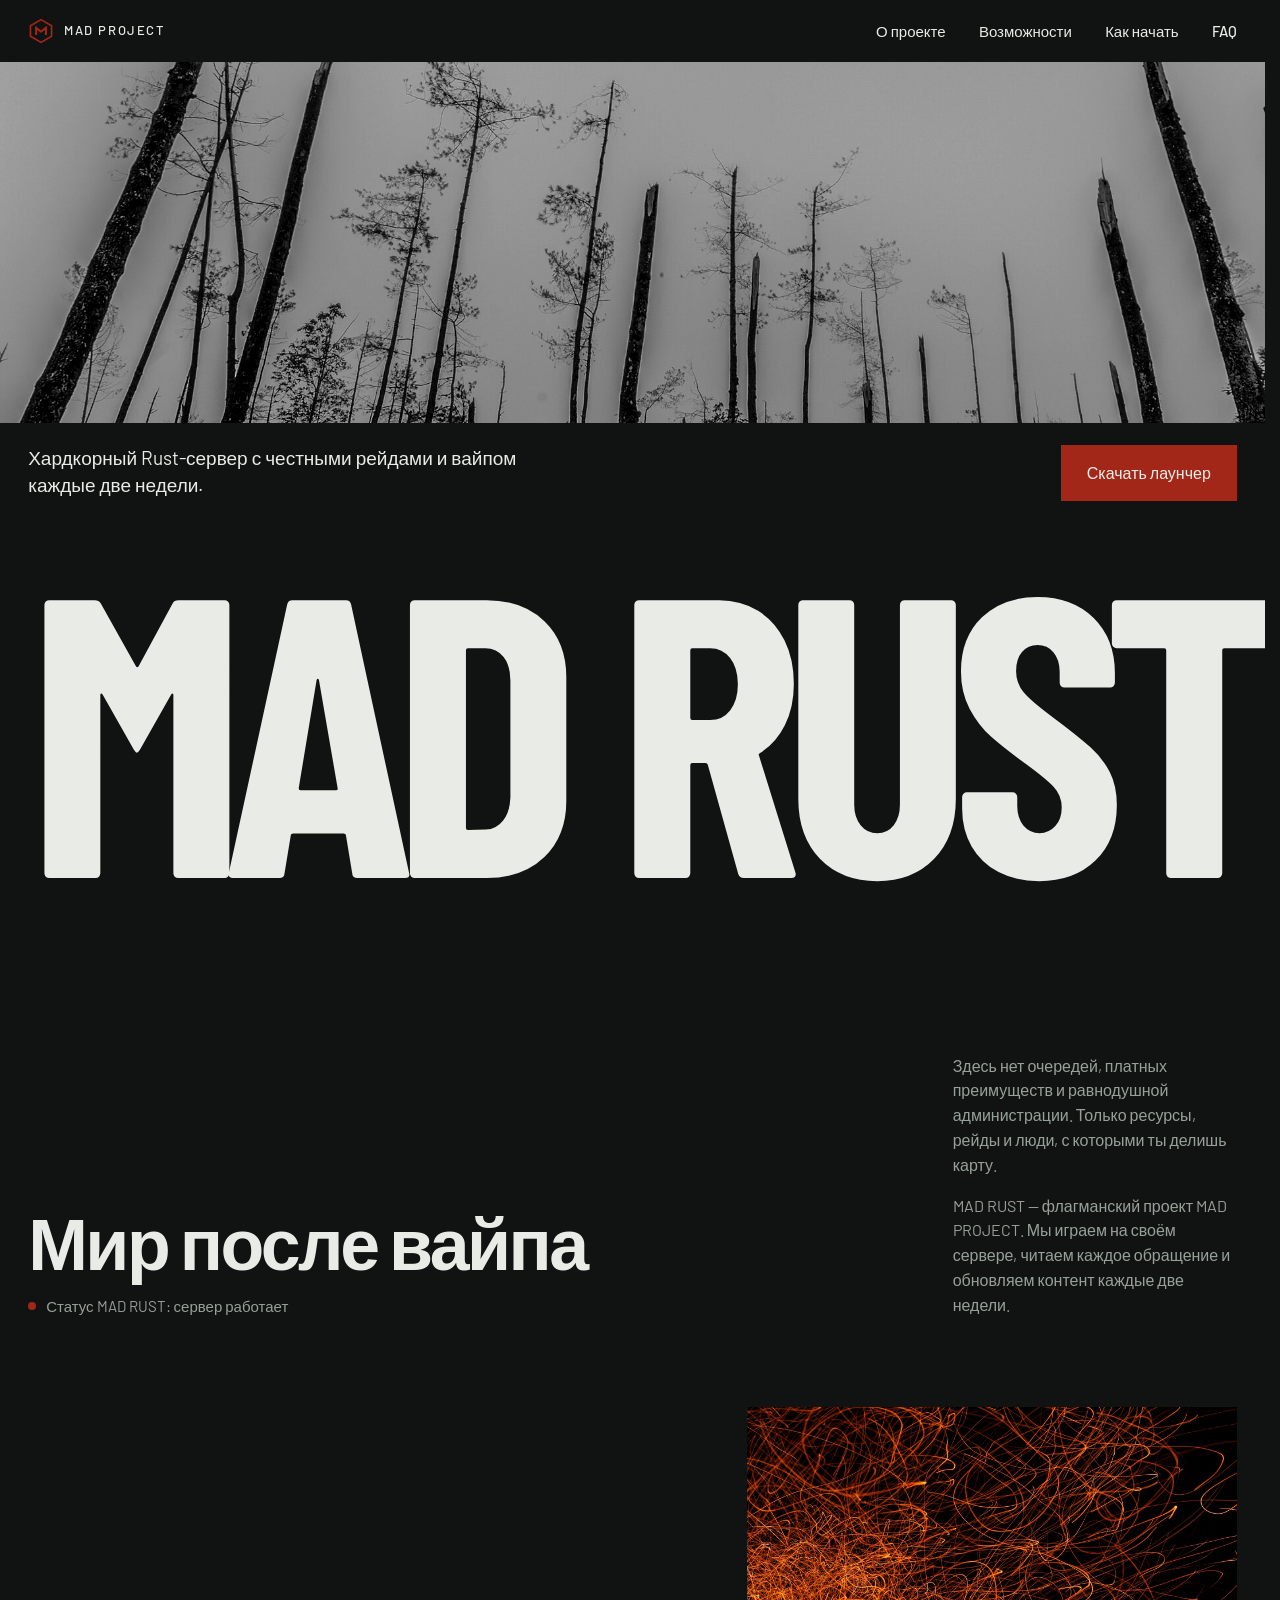
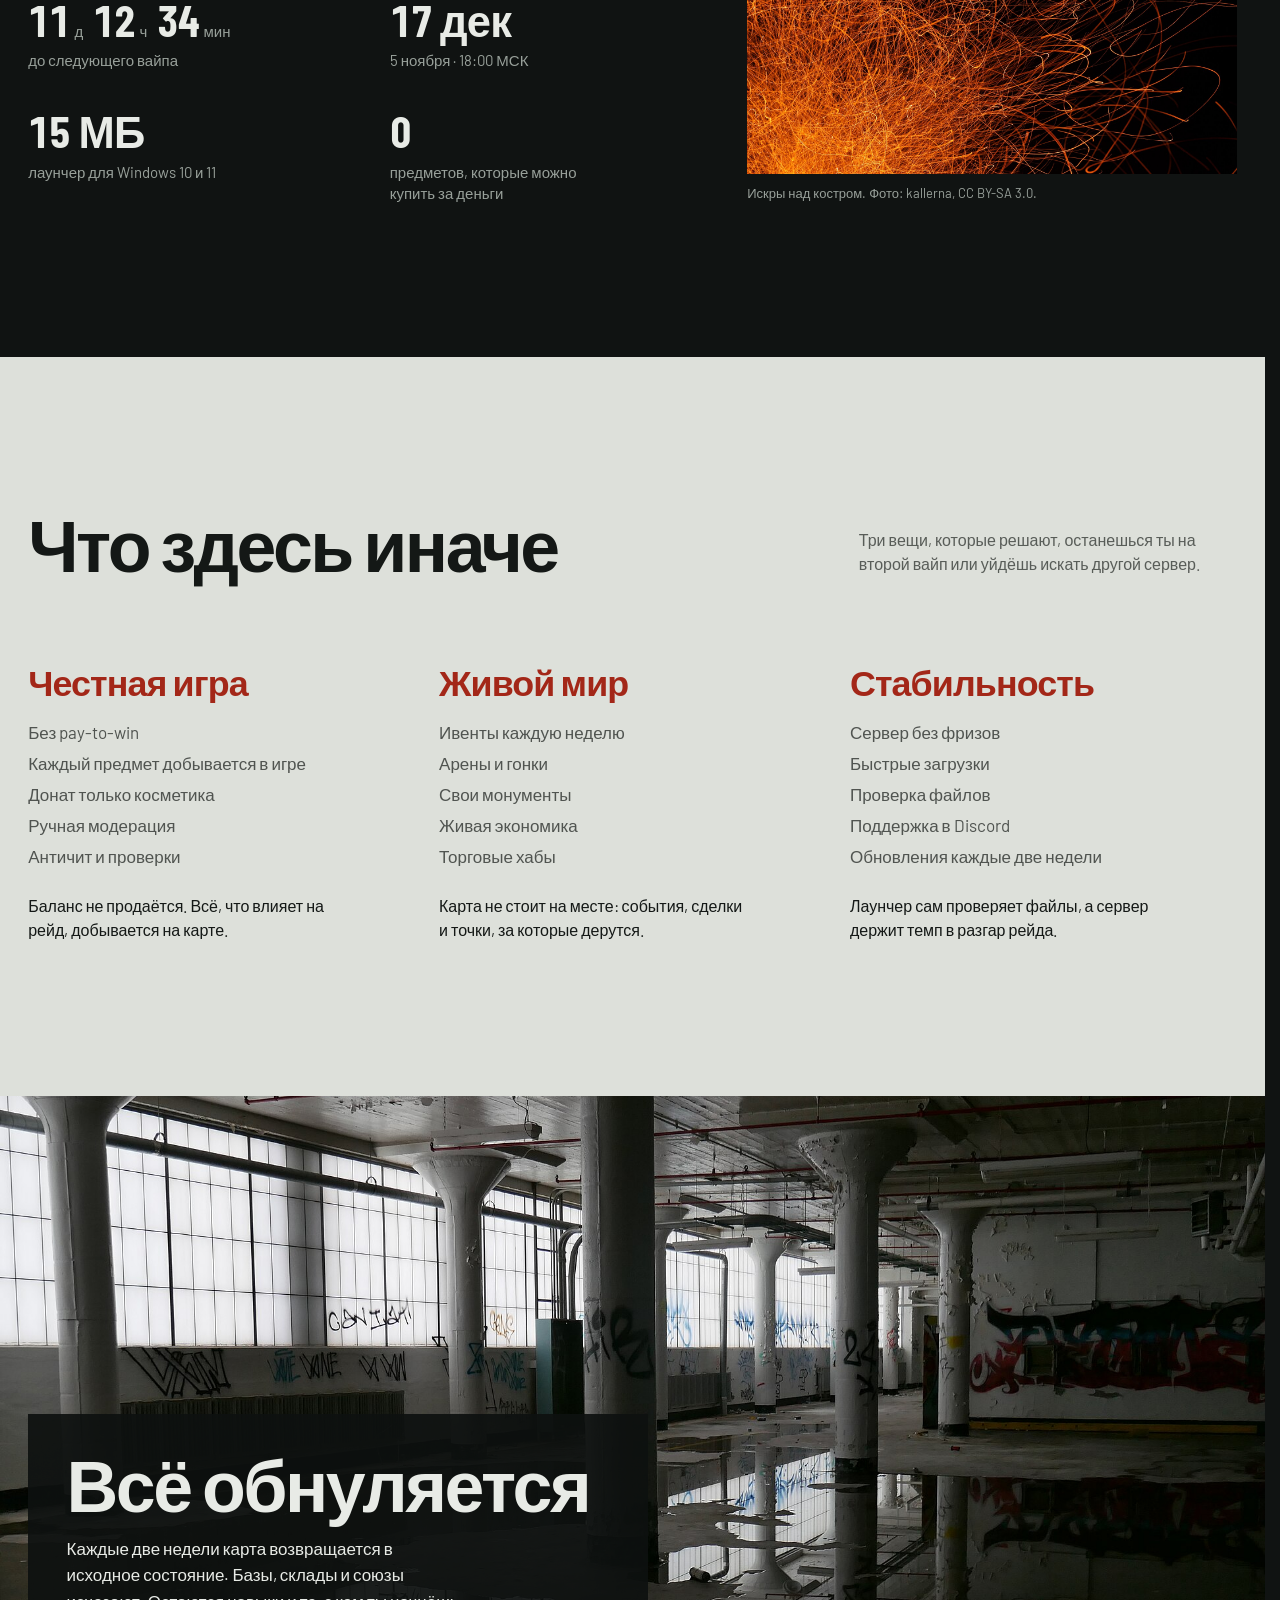
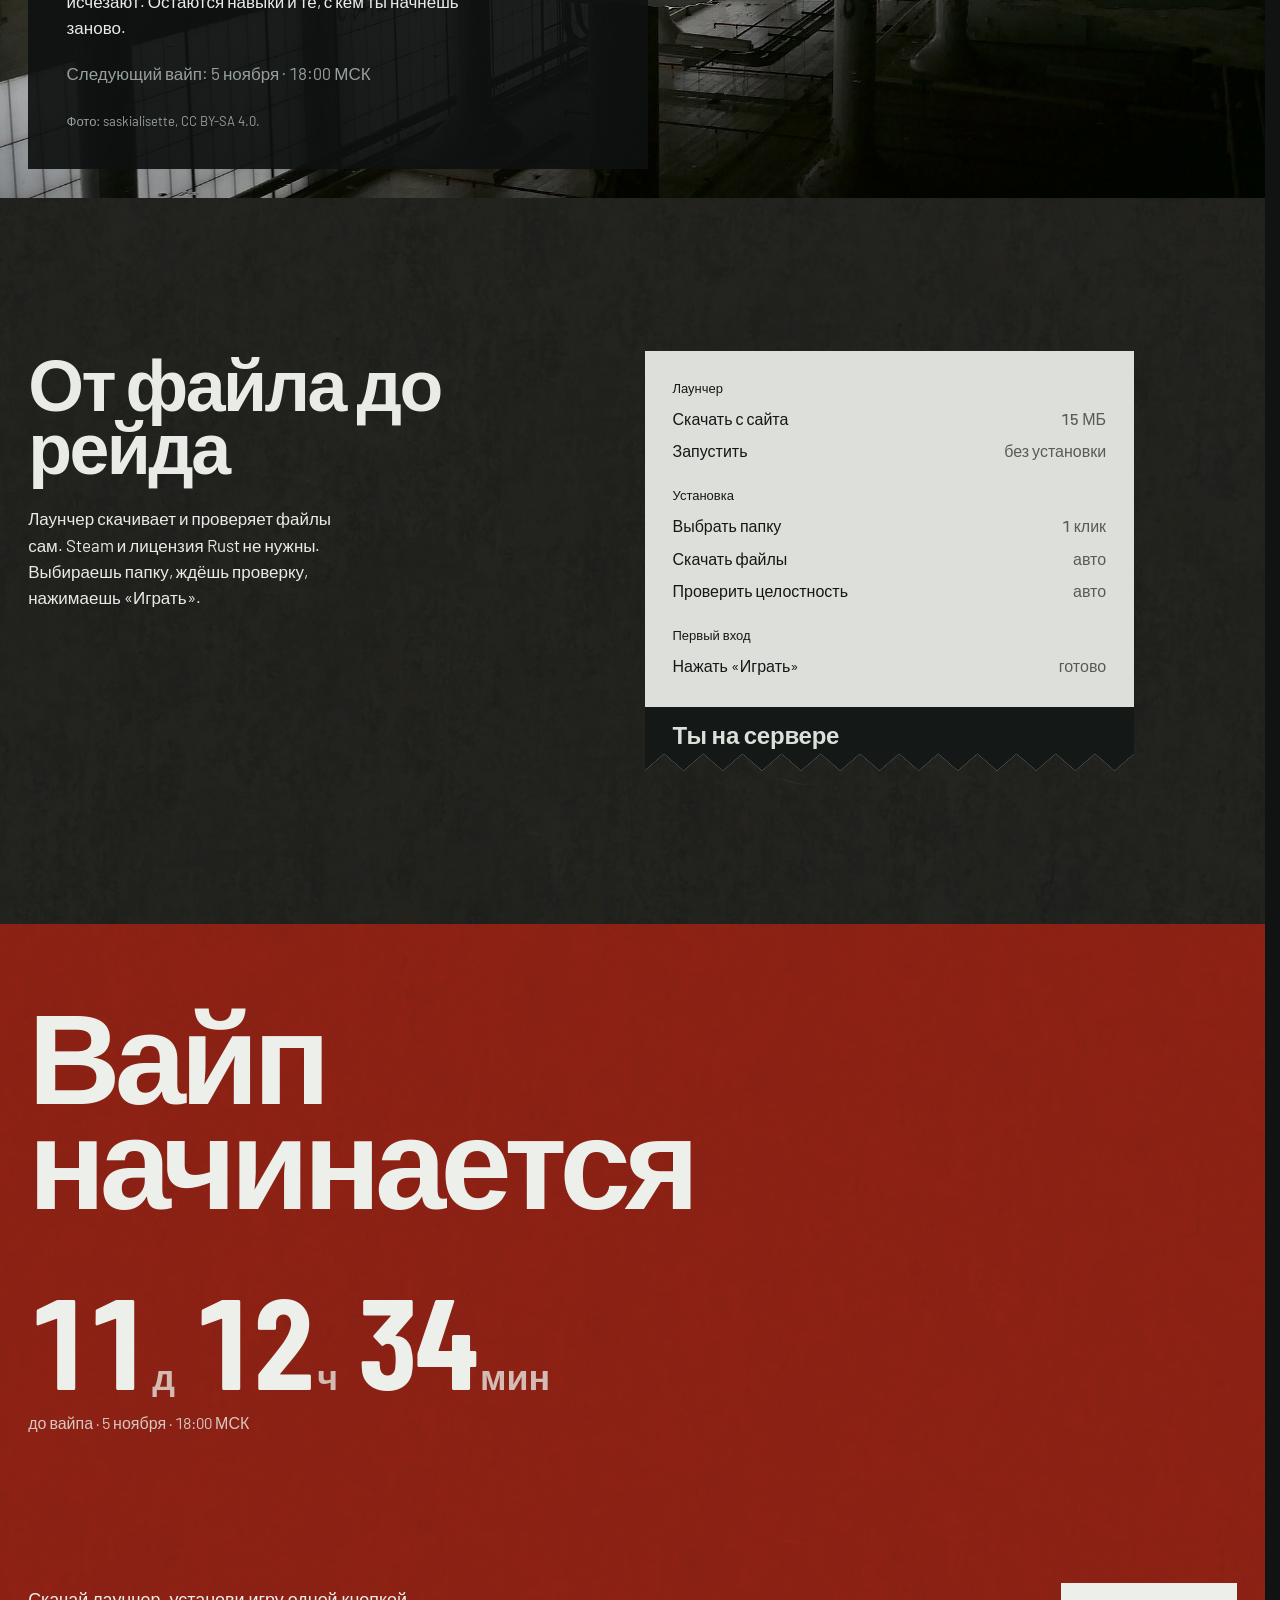
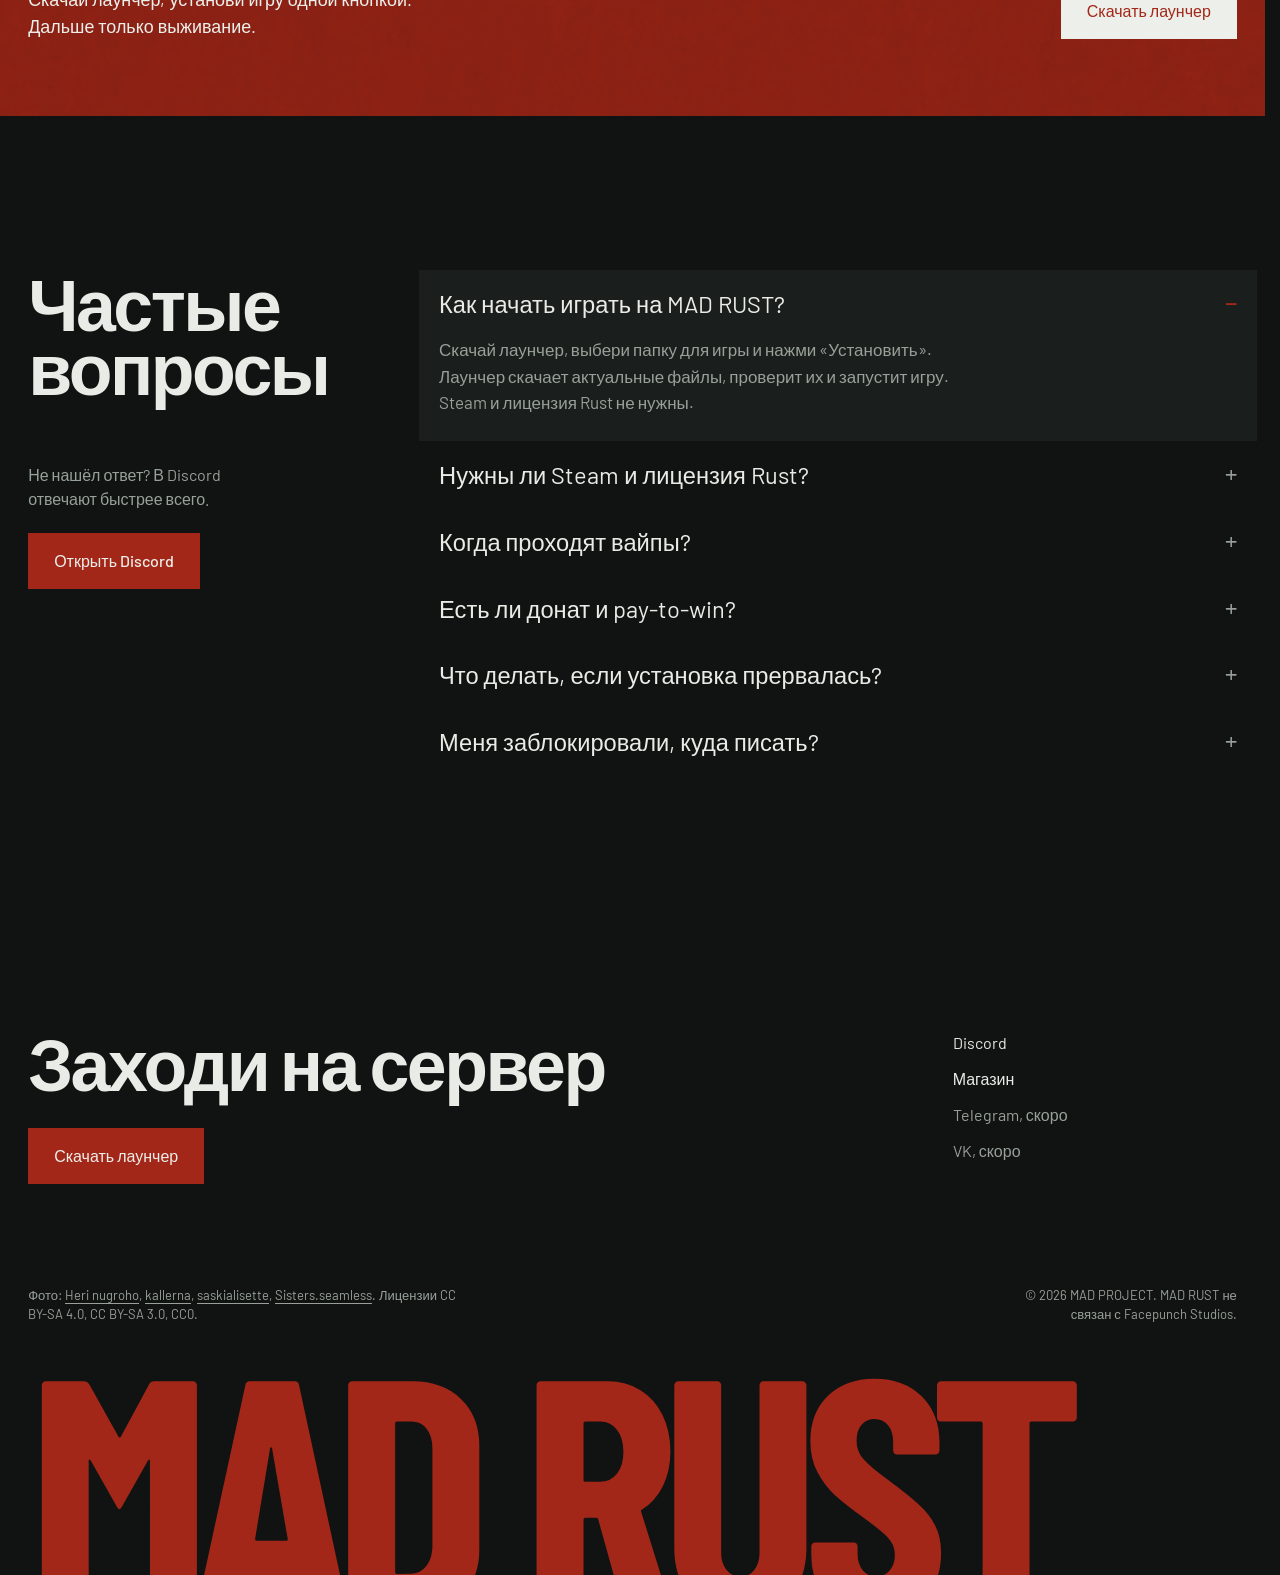
==== index.html @ c32fb3a6 "MAD RUST landing page" ====
<!DOCTYPE html>
<html lang="ru" class="no-js">
<head>
<meta charset="UTF-8">
<meta name="viewport" content="width=device-width, initial-scale=1">
<title>MAD RUST. Rust-сервер с честными рейдами</title>
<meta name="description" content="MAD RUST: хардкорный Rust-сервер проекта MAD PROJECT. Честные рейды, живые ивенты, вайп каждые две недели. Скачай лаунчер и начни выживать.">
<meta name="theme-color" content="#101312">
<meta property="og:title" content="MAD RUST. Rust-сервер с честными рейдами">
<meta property="og:description" content="Честные рейды, живые ивенты и вайп каждые две недели. Проект MAD PROJECT.">
<meta property="og:image" content="assets/misty-pine-forest.jpg">
<meta property="og:type" content="website">
<link rel="icon" href="data:image/svg+xml,%3Csvg xmlns='http://www.w3.org/2000/svg' viewBox='0 0 32 32'%3E%3Cpath d='M16 2 29 9.5v13L16 30 3 22.5v-13z' fill='%23101312' stroke='%23A32718' stroke-width='2'/%3E%3Cpath d='M10 21V12l6 5 6-5v9' fill='none' stroke='%23E8EBE6' stroke-width='2.4'/%3E%3C/svg%3E">
<link rel="preconnect" href="https://fonts.googleapis.com">
<link rel="preconnect" href="https://fonts.gstatic.com" crossorigin>
<link href="https://fonts.googleapis.com/css2?family=Barlow+Condensed:wght@700&family=Barlow:wght@400;500&display=swap" rel="stylesheet">
<link rel="stylesheet" href="styles.css">
<script>document.documentElement.classList.remove('no-js');document.documentElement.classList.add('js');</script>
</head>
<body>

<header class="site-head">
  <a class="brand" href="#top" aria-label="MAD RUST — на главную">
    <svg class="brand-mark" viewBox="0 0 32 32" aria-hidden="true" focusable="false">
      <path d="M16 2 29 9.5v13L16 30 3 22.5v-13z" fill="none" stroke="currentColor" stroke-width="2"/>
      <path d="M10 21V12l6 5 6-5v9" fill="none" stroke="currentColor" stroke-width="2.4"/>
    </svg>
    <span>MAD PROJECT</span>
  </a>
  <nav class="nav-links" aria-label="Основная навигация">
    <a href="#about">О проекте</a>
    <a href="#features">Возможности</a>
    <a href="#start">Как начать</a>
    <a href="#faq">FAQ</a>
  </nav>
  <button class="menu-btn" id="burger" type="button" aria-label="Открыть меню" aria-expanded="false" aria-controls="mobileMenu">Меню</button>
</header>

<div class="menu" id="mobileMenu" aria-hidden="true" hidden>
  <button class="menu-close" id="menuClose" type="button" aria-label="Закрыть меню">Закрыть</button>
  <nav class="menu-links" aria-label="Мобильная навигация">
    <a href="#about">О проекте</a>
    <a href="#features">Возможности</a>
    <a href="#start">Как начать</a>
    <a href="#faq">FAQ</a>
  </nav>
  <a class="btn menu-download" href="#download" data-download>Скачать лаунчер</a>
</div>

<main>
<!-- ================= HERO ================= -->
<section class="hero" id="top">
  <figure class="hero-visual">
    <img src="assets/misty-pine-forest.jpg" width="1920" height="1280" alt="Мёртвый лес в тумане" fetchpriority="high" decoding="async">
  </figure>

  <p class="hero-deck">Хардкорный Rust-сервер с честными рейдами и вайпом каждые две недели.</p>
  <a class="btn hero-cta" href="#download" data-download>Скачать лаунчер</a>

  <h1 class="monument">MAD RUST</h1>
</section>

<!-- ================= ABOUT ================= -->
<section class="section intro" id="about" aria-labelledby="about-title">
  <div class="wrap">
    <div class="intro-top">
      <div class="intro-title reveal">
        <h2 id="about-title">Мир после вайпа</h2>
        <p class="status"><span class="status-dot" aria-hidden="true"></span>Статус MAD RUST: сервер работает</p>
      </div>
      <div class="intro-note reveal">
        <p>Здесь нет очередей, платных преимуществ и равнодушной администрации. Только ресурсы, рейды и люди, с которыми ты делишь карту.</p>
        <p>MAD RUST — флагманский проект MAD PROJECT. Мы играем на своём сервере, читаем каждое обращение и обновляем контент каждые две недели.</p>
      </div>
    </div>

    <div class="intro-bottom">
      <div class="facts reveal">
        <div class="fact fact-timer">
          <b class="timer" aria-label="До следующего вайпа">
            <span class="timer-part"><span data-cd="days">11</span><small>д</small></span>
            <span class="timer-part"><span data-cd="hours">6</span><small>ч</small></span>
            <span class="timer-part"><span data-cd="minutes">41</span><small>мин</small></span>
          </b>
          <span>до следующего вайпа</span>
        </div>
        <div class="fact">
          <b data-bind="wipeShort">5 ноя</b>
          <span><span data-bind="wipeFull">5 ноября · 18:00 МСК</span></span>
        </div>
        <div class="fact">
          <b>15 МБ</b>
          <span>лаунчер для Windows 10 и 11</span>
        </div>
        <div class="fact">
          <b>0</b>
          <span>предметов, которые можно купить за деньги</span>
        </div>
      </div>

      <figure class="intro-photo reveal">
        <img src="assets/campfire-and-sparks-in-anttoora-3.jpg" width="1920" height="1280" alt="Искры от костра в темноте" loading="lazy" decoding="async">
        <figcaption>Искры над костром. Фото: kallerna, CC BY-SA 3.0.</figcaption>
      </figure>
    </div>
  </div>
</section>

<!-- ================= FEATURES ================= -->
<section class="section features" id="features" aria-labelledby="features-title">
  <div class="wrap">
    <div class="features-head reveal">
      <h2 id="features-title">Что здесь иначе</h2>
      <p>Три вещи, которые решают, останешься ты на второй вайп или уйдёшь искать другой сервер.</p>
    </div>

    <div class="features-grid">
      <div class="feature-col reveal">
        <h3>Честная игра</h3>
        <ul>
          <li>Без pay-to-win</li>
          <li>Каждый предмет добывается в игре</li>
          <li>Донат только косметика</li>
          <li>Ручная модерация</li>
          <li>Античит и проверки</li>
        </ul>
        <p class="feature-desc">Баланс не продаётся. Всё, что влияет на рейд, добывается на карте.</p>
      </div>

      <div class="feature-col reveal">
        <h3>Живой мир</h3>
        <ul>
          <li>Ивенты каждую неделю</li>
          <li>Арены и гонки</li>
          <li>Свои монументы</li>
          <li>Живая экономика</li>
          <li>Торговые хабы</li>
        </ul>
        <p class="feature-desc">Карта не стоит на месте: события, сделки и точки, за которые дерутся.</p>
      </div>

      <div class="feature-col reveal">
        <h3>Стабильность</h3>
        <ul>
          <li>Сервер без фризов</li>
          <li>Быстрые загрузки</li>
          <li>Проверка файлов</li>
          <li>Поддержка в Discord</li>
          <li>Обновления каждые две недели</li>
        </ul>
        <p class="feature-desc">Лаунчер сам проверяет файлы, а сервер держит темп в разгар рейда.</p>
      </div>
    </div>
  </div>
</section>

<!-- ================= WIPE ================= -->
<section class="wipe" id="wipe" aria-labelledby="wipe-title">
  <img src="assets/flooded-interior-of-abandoned-factory.jpg" width="1920" height="1442" alt="Затопленный цех заброшенного завода" loading="lazy" decoding="async">
  <div class="wipe-panel reveal">
    <h2 id="wipe-title">Всё обнуляется</h2>
    <p>Каждые две недели карта возвращается в исходное состояние. Базы, склады и союзы исчезают. Остаются навыки и те, с кем ты начнёшь заново.</p>
    <p class="wipe-date">Следующий вайп: <span data-bind="wipeFull">5 ноября · 18:00 МСК</span></p>
    <p class="wipe-credit">Фото: saskialisette, CC BY-SA 4.0.</p>
  </div>
</section>

<!-- ================= HOW IT WORKS ================= -->
<section class="how" id="start" aria-labelledby="how-title">
  <img class="how-bg" src="assets/taupe-heavily-rusted-stained-discolored-grungy-old.jpg" width="1846" height="1846" alt="" aria-hidden="true" loading="lazy" decoding="async">
  <div class="wrap">
    <div class="how-copy reveal">
      <h2 id="how-title">От файла до рейда</h2>
      <p>Лаунчер скачивает и проверяет файлы сам. Steam и лицензия Rust не нужны. Выбираешь папку, ждёшь проверку, нажимаешь «Играть».</p>
    </div>

    <div class="slip reveal" aria-label="Порядок установки">
      <div class="slip-group">
        <h3>Лаунчер</h3>
        <p><span>Скачать с сайта</span><b>15 МБ</b></p>
        <p><span>Запустить</span><b>без установки</b></p>
      </div>
      <div class="slip-group">
        <h3>Установка</h3>
        <p><span>Выбрать папку</span><b>1 клик</b></p>
        <p><span>Скачать файлы</span><b>авто</b></p>
        <p><span>Проверить целостность</span><b>авто</b></p>
      </div>
      <div class="slip-group">
        <h3>Первый вход</h3>
        <p><span>Нажать «Играть»</span><b>готово</b></p>
      </div>
      <p class="slip-total">Ты на сервере</p>
    </div>
  </div>
</section>

<!-- ================= CTA ================= -->
<section class="cta" id="download" aria-labelledby="cta-title">
  <h2 id="cta-title" class="reveal">Вайп начинается</h2>

  <div class="cta-timer reveal">
    <b aria-label="До следующего вайпа">
      <span class="timer-part"><span data-cd="days">11</span><small>д</small></span>
      <span class="timer-part"><span data-cd="hours">6</span><small>ч</small></span>
      <span class="timer-part"><span data-cd="minutes">41</span><small>мин</small></span>
    </b>
    <p>до вайпа · <span data-bind="wipeFull">5 ноября · 18:00 МСК</span></p>
  </div>

  <div class="cta-bottom reveal">
    <p>Скачай лаунчер, установи игру одной кнопкой. Дальше только выживание.</p>
    <a class="btn btn-invert" href="MAD RUST.exe" download data-download>Скачать лаунчер</a>
  </div>
</section>

<!-- ================= FAQ ================= -->
<section class="section faq" id="faq" aria-labelledby="faq-title">
  <div class="wrap faq-grid">
    <div class="faq-head reveal">
      <h2 id="faq-title">Частые вопросы</h2>
      <div class="faq-side reveal">
        <p>Не нашёл ответ? В Discord отвечают быстрее всего.</p>
        <a class="btn" data-social="discord" href="https://discord.gg/VuZD9yztrM" target="_blank" rel="noopener">Открыть Discord</a>
      </div>
    </div>

    <div class="faq-list">
      <details open>
        <summary>Как начать играть на MAD RUST?</summary>
        <p>Скачай лаунчер, выбери папку для игры и нажми «Установить». Лаунчер скачает актуальные файлы, проверит их и запустит игру. Steam и лицензия Rust не нужны.</p>
      </details>
      <details>
        <summary>Нужны ли Steam и лицензия Rust?</summary>
        <p>Нет. Лаунчер скачивает и проверяет файлы сам, поэтому отдельная установка Rust через Steam не требуется.</p>
      </details>
      <details>
        <summary>Когда проходят вайпы?</summary>
        <p>Каждые две недели, по четвергам в 18:00 МСК. Точный таймер до следующего вайпа висит на этой странице и в лаунчере.</p>
      </details>
      <details>
        <summary>Есть ли донат и pay-to-win?</summary>
        <p>Pay-to-win нет. Донат даёт косметику и небольшие удобства, которые не влияют на баланс и исход рейдов. Всё оружие и ресурсы добываются в игре.</p>
      </details>
      <details>
        <summary>Что делать, если установка прервалась?</summary>
        <p>Открой лаунчер, нажми «Проверить файлы», а затем «Установить». Повреждённые и отсутствующие файлы докачаются автоматически. Заново качать всю игру не придётся.</p>
      </details>
      <details>
        <summary>Меня заблокировали, куда писать?</summary>
        <p>В Discord в канал поддержки. Приложи ник, время и, если есть, запись экрана. Админы разберут обращение вручную.</p>
      </details>
    </div>
  </div>
</section>
</main>

<!-- ================= FOOTER ================= -->
<footer class="footer">
  <div class="footer-top">
    <div class="footer-invite reveal">
      <h2>Заходи на сервер</h2>
      <a class="btn" href="MAD RUST.exe" download data-download>Скачать лаунчер</a>
    </div>

    <nav class="footer-links reveal" aria-label="Ссылки">
      <a data-social="discord" href="https://discord.gg/VuZD9yztrM" target="_blank" rel="noopener">Discord</a>
      <a data-social="store" href="https://madrustt.gamestores.app/" target="_blank" rel="noopener">Магазин</a>
      <span class="soon" aria-disabled="true">Telegram, скоро</span>
      <span class="soon" aria-disabled="true">VK, скоро</span>
    </nav>
  </div>

  <div class="footer-meta reveal">
    <p class="footer-credits">
      Фото:
      <a href="https://commons.wikimedia.org/w/index.php?curid=90733658" target="_blank" rel="noopener">Heri nugroho</a>,
      <a href="https://commons.wikimedia.org/wiki/File:Campfire_and_sparks_in_Anttoora_3.jpg" target="_blank" rel="noopener">kallerna</a>,
      <a href="https://commons.wikimedia.org/w/index.php?curid=198026242" target="_blank" rel="noopener">saskialisette</a>,
      <a href="https://commons.wikimedia.org/wiki/File:Taupe_heavily_rusted_stained_discolored_grungy_old_leaking_seamless_metal_steel_texture.jpg" target="_blank" rel="noopener">Sisters.seamless</a>.
      Лицензии CC BY-SA 4.0, CC BY-SA 3.0, CC0.
    </p>
    <p class="footer-legal">© <span id="year">2026</span> MAD PROJECT. MAD RUST не связан с Facepunch Studios.</p>
  </div>

  <p class="footer-word" aria-hidden="true">MAD RUST</p>
</footer>

<div class="toast" id="toast" role="status" aria-live="polite">Загрузка лаунчера началась</div>

<script src="script.js" defer></script>
</body>
</html>
---- styles.css ----
/* ============================================================
   MAD RUST - landing
   Direction: the name as a monument
   Type: Barlow Condensed / Barlow
   Palette: iron, bone, rust
   ============================================================ */

:root {
  --bg: #101312;
  --surface: #1a1e1c;
  --paper: #dde0da;
  --ink: #e8ebe6;
  --ink-soft: #98a09a;
  --ink-dark: #141816;
  --accent: #a32718;
  --accent-dark: #7c1c11;
  --accent-ink: #ecefea;

  --pad: clamp(18px, 2.2vw, 32px);
  --max: 1440px;

  --step-small: 13px;
  --step-body: clamp(17px, 1.05vw, 18px);
  --step-lead: clamp(20px, 1.45vw, 24px);
  --step-head: clamp(34px, 4.4vw, 64px);

  --font-display: "Barlow Condensed", "Arial Narrow", sans-serif;
  --font-text: "Barlow", Arial, sans-serif;
}

*,
*::before,
*::after {
  box-sizing: border-box;
}

html {
  scroll-behavior: smooth;
  scrollbar-gutter: stable;
  background: var(--bg);
}

body {
  margin: 0;
  background: var(--bg);
  color: var(--ink);
  font-family: var(--font-text);
  font-size: var(--step-body);
  line-height: 1.5;
  -webkit-font-smoothing: antialiased;
  text-rendering: optimizeLegibility;
}

body.menu-open {
  overflow: hidden;
}

[hidden] {
  display: none !important;
}

img {
  display: block;
  max-width: 100%;
  height: auto;
}

figure {
  margin: 0;
}

h1,
h2,
h3,
p,
ul {
  margin: 0;
}

h1,
h2,
h3 {
  font-family: var(--font-display);
  font-weight: 700;
  line-height: 0.92;
  letter-spacing: -0.02em;
}

a {
  color: inherit;
  text-decoration: none;
}

button {
  font: inherit;
  color: inherit;
}

::selection {
  background: var(--accent);
  color: var(--accent-ink);
}

:focus-visible {
  outline: 2px solid var(--accent);
  outline-offset: 3px;
}

.cta :focus-visible,
.btn-invert:focus-visible {
  outline-color: var(--accent-ink);
}

/* ---------- shared ---------- */

.wrap {
  width: 100%;
  max-width: var(--max);
  margin-inline: auto;
  padding-inline: var(--pad);
}

.section {
  padding-block: clamp(110px, 12vw, 200px);
}

.btn {
  display: inline-flex;
  align-items: center;
  justify-content: center;
  min-height: 56px;
  padding: 0 26px;
  border: 0;
  border-radius: 0;
  background: var(--accent);
  color: var(--accent-ink);
  font-family: var(--font-text);
  font-size: 16px;
  font-weight: 500;
  line-height: 1;
  cursor: pointer;
  transition: background-color 0.18s ease, color 0.18s ease;
}

.btn:hover {
  background: var(--accent-dark);
}

.btn:active {
  transform: translateY(1px);
}

.btn-invert {
  background: var(--accent-ink);
  color: var(--accent);
}

.btn-invert:hover {
  background: #ffffff;
  color: var(--accent-dark);
}

/* ---------- header ---------- */

.site-head {
  position: absolute;
  inset: 0 0 auto;
  z-index: 40;
  display: flex;
  align-items: center;
  justify-content: space-between;
  gap: 24px;
  padding: 18px var(--pad);
  background: var(--bg);
  color: var(--ink);
}

.brand {
  display: inline-flex;
  align-items: center;
  gap: 10px;
  color: var(--ink);
  font-size: 13px;
  font-weight: 500;
  letter-spacing: 0.12em;
  text-transform: uppercase;
}

.brand-mark {
  width: 26px;
  height: 26px;
  color: var(--accent);
}

.nav-links {
  display: flex;
  align-items: center;
  gap: clamp(18px, 2.6vw, 38px);
  font-size: 15px;
  font-weight: 500;
}

.nav-links a {
  transition: opacity 0.18s ease;
}

.nav-links a:hover {
  opacity: 0.55;
}

.menu-btn {
  display: none;
  padding: 8px 0;
  border: 0;
  background: none;
  font-size: 15px;
  font-weight: 500;
  cursor: pointer;
}

/* ---------- mobile menu ---------- */

.menu {
  position: fixed;
  inset: 0;
  z-index: 100;
  display: none;
  flex-direction: column;
  justify-content: center;
  gap: clamp(28px, 5vw, 48px);
  padding: calc(var(--pad) + 56px) var(--pad) var(--pad);
  background: var(--bg);
}

.menu.open {
  display: flex;
}

.menu-close {
  position: absolute;
  top: calc(var(--pad) + 4px);
  right: var(--pad);
  padding: 8px 0;
  border: 0;
  background: none;
  font-size: 15px;
  font-weight: 500;
  cursor: pointer;
}

.menu-links {
  display: flex;
  flex-direction: column;
  gap: clamp(10px, 2vw, 18px);
}

.menu-links a {
  font-family: var(--font-display);
  font-size: clamp(42px, 10vw, 72px);
  font-weight: 700;
  line-height: 1;
}

.menu-download {
  align-self: flex-start;
}

/* ---------- hero ---------- */

.hero {
  min-height: 100svh;
  display: grid;
  grid-template-columns: minmax(0, 1fr) auto;
  grid-template-rows: auto auto 1fr;
  grid-template-areas:
    "photo photo"
    "deck cta"
    "monument monument";
  overflow: hidden;
  background: var(--bg);
}

.hero-visual {
  grid-area: photo;
  position: relative;
  height: 47svh;
  min-height: 300px;
  overflow: hidden;
  background: #24282a;
}

.hero-visual img {
  width: 100%;
  height: 100%;
  object-fit: cover;
  object-position: center 62%;
  filter: brightness(0.94) contrast(1.04);
  transform-origin: center;
  animation: hero-drift 18s ease-out both;
}

@keyframes hero-drift {
  from { transform: scale(1.06); }
  to { transform: scale(1); }
}

@keyframes photo-drift {
  from { transform: scale(1.02); }
  to { transform: scale(1.1) translate3d(-1%, -1%, 0); }
}

.hero-deck {
  grid-area: deck;
  max-width: 48ch;
  margin: 22px 0 0;
  padding: 0 0 0 var(--pad);
  font-size: clamp(19px, 1.4vw, 21px);
  line-height: 1.4;
  color: var(--ink);
}

.hero-cta {
  grid-area: cta;
  align-self: start;
  margin: 22px var(--pad) 0 0;
}

.monument {
  grid-area: monument;
  align-self: end;
  padding: 18px 0 22px var(--pad);
  font-family: var(--font-display);
  font-size: clamp(76px, 31vw, 470px);
  font-weight: 700;
  line-height: 0.8;
  letter-spacing: -0.055em;
  white-space: nowrap;
  color: var(--ink);
  transform-origin: left bottom;
}

/* ---------- intro ---------- */

.intro-top {
  display: grid;
  grid-template-columns: repeat(12, 1fr);
  gap: 24px;
  align-items: end;
}

.intro-title {
  grid-column: 1 / 7;
}

.intro-title h2 {
  font-size: clamp(44px, 5.6vw, 80px);
  line-height: 0.88;
  letter-spacing: -0.035em;
}

.status {
  display: flex;
  align-items: center;
  gap: 10px;
  margin-top: 22px;
  font-size: 15px;
  color: var(--ink-soft);
}

.status-dot {
  width: 8px;
  height: 8px;
  border-radius: 50%;
  background: var(--accent);
  animation: status-pulse 2.4s ease-in-out infinite;
}

@keyframes status-pulse {
  0%, 100% { opacity: 1; }
  50% { opacity: 0.35; }
}

.intro-note {
  grid-column: 10 / 13;
  font-size: 16px;
  line-height: 1.55;
  color: var(--ink-soft);
}

.intro-note p + p {
  margin-top: 16px;
}

.intro-bottom {
  display: grid;
  grid-template-columns: repeat(12, 1fr);
  gap: 24px;
  align-items: end;
  margin-top: clamp(56px, 7vw, 108px);
}

.facts {
  grid-column: 1 / 8;
  display: grid;
  grid-template-columns: 1fr 1fr;
  gap: 38px 28px;
}

.fact b {
  display: block;
  font-family: var(--font-display);
  font-size: clamp(32px, 3.4vw, 48px);
  font-weight: 700;
  line-height: 1;
  letter-spacing: -0.02em;
  font-variant-numeric: tabular-nums;
}

.fact > span {
  display: block;
  margin-top: 9px;
  max-width: 26ch;
  font-size: 15px;
  line-height: 1.4;
  color: var(--ink-soft);
}

.fact-timer b {
  display: flex;
  align-items: baseline;
  gap: 10px;
  font-size: clamp(28px, 3.4vw, 48px);
}

.timer-part {
  display: inline-flex;
  align-items: baseline;
  gap: 4px;
}

.timer-part small {
  font-family: var(--font-text);
  font-size: 15px;
  font-weight: 500;
  letter-spacing: 0;
  color: var(--ink-soft);
}

.intro-photo {
  grid-column: 8 / 13;
}

.intro-photo img {
  width: 100%;
  aspect-ratio: 4 / 3;
  object-fit: cover;
}

.intro-photo figcaption {
  margin-top: 10px;
  font-size: var(--step-small);
  color: var(--ink-soft);
}

/* ---------- features ---------- */

.features {
  background: var(--paper);
  color: var(--ink-dark);
}

.features-head {
  display: flex;
  align-items: end;
  justify-content: space-between;
  gap: 32px;
  margin-bottom: clamp(56px, 7vw, 96px);
}

.features-head h2 {
  font-size: clamp(44px, 5.6vw, 80px);
  line-height: 0.9;
  letter-spacing: -0.035em;
}

.features-head p {
  max-width: 42ch;
  font-size: 16px;
  line-height: 1.5;
  color: rgba(20, 24, 22, 0.66);
}

.features-grid {
  display: grid;
  grid-template-columns: repeat(12, 1fr);
  gap: 24px;
  align-items: start;
}

.feature-col:nth-child(1) { grid-column: 1 / 5; }
.feature-col:nth-child(2) { grid-column: 5 / 9; }
.feature-col:nth-child(3) { grid-column: 9 / 13; }

.feature-col h3 {
  font-family: var(--font-display);
  font-size: clamp(30px, 2.8vw, 42px);
  font-weight: 700;
  letter-spacing: -0.025em;
  line-height: 0.95;
  color: var(--accent);
}

.feature-col ul {
  margin-top: 22px;
  padding: 0;
  list-style: none;
}

.feature-col li {
  font-size: 17px;
  line-height: 1.35;
  color: rgba(20, 24, 22, 0.7);
}

.feature-col li + li {
  margin-top: 8px;
}

.feature-desc {
  margin-top: 26px;
  max-width: 34ch;
  font-size: 16px;
  line-height: 1.5;
  color: var(--ink-dark);
}

/* ---------- wipe ---------- */

.wipe {
  position: relative;
  display: flex;
  align-items: flex-end;
  min-height: 78svh;
  overflow: hidden;
  background: #0a0d0c;
}

.wipe > img {
  position: absolute;
  inset: 0;
  width: 100%;
  height: 100%;
  object-fit: cover;
}

.wipe-panel {
  position: relative;
  z-index: 2;
  width: min(620px, calc(100% - 2 * var(--pad)));
  margin: var(--pad);
  padding: clamp(26px, 3vw, 40px);
  background: rgba(14, 17, 16, 0.92);
}

.wipe-panel h2 {
  font-size: clamp(44px, 5.6vw, 80px);
  line-height: 0.88;
  letter-spacing: -0.035em;
}

.wipe-panel > p {
  margin-top: 20px;
  max-width: 40ch;
  font-size: 17px;
  line-height: 1.55;
}

.wipe-date {
  color: var(--ink-soft);
  font-variant-numeric: tabular-nums;
}

.wipe-credit {
  margin-top: 24px !important;
  font-size: var(--step-small) !important;
  color: var(--ink-soft);
}

/* ---------- how it works ---------- */

.how {
  position: relative;
  overflow: hidden;
  padding-block: clamp(110px, 12vw, 190px);
  background: #15191a;
}

.how-bg {
  position: absolute;
  inset: 0;
  width: 100%;
  height: 100%;
  object-fit: cover;
  opacity: 0.7;
  animation: photo-drift 44s ease-in-out infinite alternate;
}

.how::before {
  content: "";
  position: absolute;
  inset: 0;
  z-index: 1;
  background: rgba(12, 15, 14, 0.72);
}

.how .wrap {
  position: relative;
  z-index: 2;
  display: grid;
  grid-template-columns: repeat(12, 1fr);
  gap: 24px;
  align-items: start;
}

.how-copy {
  grid-column: 1 / 6;
}

.how-copy h2 {
  font-size: clamp(44px, 5.6vw, 80px);
  line-height: 0.88;
  letter-spacing: -0.035em;
}

.how-copy p {
  margin-top: 28px;
  max-width: 34ch;
  font-size: var(--step-body);
  line-height: 1.55;
  color: var(--ink);
}

.slip {
  grid-column: 7 / 12;
  padding: 30px 28px 0;
  background: var(--paper);
  color: var(--ink-dark);
  clip-path: polygon(
    0 0, 100% 0, 100% 96%,
    96% 100%, 92% 96%, 88% 100%, 84% 96%, 80% 100%, 76% 96%, 72% 100%,
    68% 96%, 64% 100%, 60% 96%, 56% 100%, 52% 96%, 48% 100%, 44% 96%,
    40% 100%, 36% 96%, 32% 100%, 28% 96%, 24% 100%, 20% 96%, 16% 100%,
    12% 96%, 8% 100%, 4% 96%, 0 100%
  );
}

.slip-group + .slip-group {
  margin-top: 26px;
}

.slip-group h3 {
  font-family: var(--font-text);
  font-size: 13px;
  font-weight: 500;
  letter-spacing: 0;
  line-height: 1.2;
  color: var(--ink-dark);
}

.slip-group p {
  display: flex;
  align-items: baseline;
  justify-content: space-between;
  gap: 16px;
  margin-top: 12px;
  font-size: 16px;
  line-height: 1.3;
}

.slip-group p span {
  color: var(--ink-dark);
}

.slip-group p b {
  flex: none;
  font-weight: 500;
  color: #565c57;
  font-variant-numeric: tabular-nums;
}

.slip-total {
  margin: 30px -28px 0;
  padding: 16px 28px 24px;
  background: var(--ink-dark);
  color: var(--paper);
  font-family: var(--font-display);
  font-size: 24px;
  font-weight: 700;
  line-height: 1;
  letter-spacing: -0.01em;
}

/* ---------- cta ---------- */

.cta {
  position: relative;
  isolation: isolate;
  overflow: hidden;
  display: flex;
  flex-direction: column;
  justify-content: space-between;
  min-height: 88svh;
  padding: clamp(48px, 6vw, 96px) var(--pad);
  background: var(--accent);
  color: var(--accent-ink);
}

.cta::before {
  content: "";
  position: absolute;
  inset: 0;
  z-index: -1;
  background: url("assets/taupe-heavily-rusted-stained-discolored-grungy-old.jpg") center / cover;
  mix-blend-mode: multiply;
  opacity: 0.28;
  pointer-events: none;
}

.cta h2 {
  max-width: 10ch;
  font-size: clamp(64px, 10vw, 164px);
  line-height: 0.82;
  letter-spacing: -0.045em;
}

.cta-timer {
  padding-block: clamp(24px, 4vw, 64px);
}

.cta-timer b {
  display: flex;
  flex-wrap: wrap;
  align-items: baseline;
  gap: clamp(8px, 1.4vw, 20px);
  font-family: var(--font-display);
  font-size: clamp(54px, 10vw, 144px);
  font-weight: 700;
  line-height: 0.8;
  letter-spacing: -0.04em;
  font-variant-numeric: tabular-nums;
}

.cta-timer .timer-part {
  gap: clamp(4px, 0.5vw, 9px);
}

.cta-timer .timer-part small {
  font-family: var(--font-display);
  font-size: 0.28em;
  font-weight: 700;
  letter-spacing: 0;
  color: var(--accent-ink);
  opacity: 0.75;
}

.cta-timer p {
  margin-top: clamp(14px, 1.6vw, 24px);
  font-size: 16px;
  line-height: 1.4;
  color: var(--accent-ink);
  opacity: 0.8;
  font-variant-numeric: tabular-nums;
}

.cta-bottom {
  display: flex;
  align-items: flex-end;
  justify-content: space-between;
  gap: 32px;
  padding-top: 72px;
}

.cta-bottom p {
  max-width: 42ch;
  font-size: clamp(17px, 1.4vw, 20px);
  line-height: 1.5;
}

/* ---------- faq ---------- */

.faq-grid {
  display: grid;
  grid-template-columns: repeat(12, 1fr);
  gap: 24px;
}

.faq-head {
  grid-column: 1 / 5;
}

.faq-head h2 {
  font-size: clamp(44px, 5.6vw, 80px);
  line-height: 0.9;
  letter-spacing: -0.035em;
}

.faq-side {
  margin-top: clamp(40px, 5vw, 72px);
}

.faq-side p {
  max-width: 28ch;
  font-size: 16px;
  line-height: 1.5;
  color: var(--ink-soft);
}

.faq-side .btn {
  margin-top: 22px;
}

.faq-list {
  grid-column: 5 / 13;
}

.faq-list details {
  margin-inline: -20px;
  padding-inline: 20px;
}

.faq-list details[open] {
  background: var(--surface);
}

.faq-list summary {
  display: flex;
  align-items: baseline;
  justify-content: space-between;
  gap: 28px;
  padding: 18px 0;
  font-size: clamp(20px, 1.85vw, 24px);
  line-height: 1.25;
  cursor: pointer;
  list-style: none;
}

.faq-list summary::-webkit-details-marker {
  display: none;
}

.faq-list summary::after {
  flex: none;
  content: "+";
  font-family: var(--font-display);
  font-size: 28px;
  line-height: 1;
  color: var(--ink-soft);
}

.faq-list details[open] summary::after {
  content: "\2212";
  color: var(--accent);
}

.faq-list details p {
  max-width: 54ch;
  padding: 0 0 26px;
  font-size: 17px;
  line-height: 1.55;
  color: var(--ink-soft);
}

/* ---------- footer ---------- */

.footer {
  position: relative;
  display: flex;
  flex-direction: column;
  overflow: hidden;
  padding-top: clamp(72px, 8vw, 120px);
  background: var(--bg);
}

.footer-top {
  display: grid;
  grid-template-columns: repeat(12, 1fr);
  gap: 24px;
  padding-inline: var(--pad);
}

.footer-invite {
  grid-column: 1 / 8;
}

.footer-invite h2 {
  font-size: clamp(44px, 5.6vw, 80px);
  line-height: 0.88;
  letter-spacing: -0.035em;
}

.footer-invite .btn {
  margin-top: 34px;
}

.footer-links {
  grid-column: 10 / 13;
  display: flex;
  flex-direction: column;
  align-items: flex-start;
  gap: 12px;
  font-size: 16px;
}

.footer-links a {
  transition: color 0.18s ease;
}

.footer-links a:hover {
  color: var(--accent);
}

.soon {
  color: var(--ink-soft);
}

.footer-meta {
  display: flex;
  align-items: flex-start;
  justify-content: space-between;
  gap: 32px;
  margin-top: clamp(64px, 8vw, 120px);
  padding: 0 var(--pad) 18px;
}

.footer-credits,
.footer-legal {
  max-width: 62ch;
  font-size: var(--step-small);
  line-height: 1.45;
  color: var(--ink-soft);
}

.footer-credits a {
  text-decoration: underline;
  text-underline-offset: 3px;
}

.footer-legal {
  max-width: 34ch;
  text-align: right;
}

.footer-word {
  margin: 0;
  padding-inline: var(--pad);
  font-family: var(--font-display);
  font-size: clamp(120px, 26vw, 430px);
  font-weight: 700;
  line-height: 0.7;
  letter-spacing: -0.055em;
  white-space: nowrap;
  color: var(--accent);
  transform: translateY(10%);
  user-select: none;
}

/* ---------- toast ---------- */

.toast {
  position: fixed;
  left: var(--pad);
  bottom: var(--pad);
  z-index: 120;
  max-width: min(360px, calc(100vw - 2 * var(--pad)));
  padding: 14px 18px;
  background: var(--paper);
  color: var(--ink-dark);
  font-size: 15px;
  line-height: 1.35;
  opacity: 0;
  visibility: hidden;
  transform: translateY(10px);
  pointer-events: none;
  transition: opacity 0.2s ease, transform 0.2s ease, visibility 0.2s;
}

.toast.show {
  opacity: 1;
  visibility: visible;
  transform: none;
}

/* ---------- reveal ---------- */

.js .reveal {
  opacity: 0;
  transform: translateY(22px);
  transition: opacity 0.7s ease, transform 0.7s cubic-bezier(0.2, 0.7, 0.2, 1);
}

.js .reveal.in {
  opacity: 1;
  transform: none;
}

/* ---------- tablet ---------- */

@media (max-width: 980px) {
  .hero-visual {
    height: 62svh;
  }

  .intro-title {
    grid-column: 1 / 8;
  }

  .intro-note {
    grid-column: 9 / 13;
  }

  .facts {
    grid-column: 1 / 7;
  }

  .intro-photo {
    grid-column: 7 / 13;
  }

  .features-head {
    flex-direction: column;
    align-items: flex-start;
  }

  .features-grid {
    grid-template-columns: 1fr 1fr;
    gap: 48px 32px;
  }

  .feature-col,
  .feature-col:nth-child(1),
  .feature-col:nth-child(2),
  .feature-col:nth-child(3) {
    grid-column: auto;
  }

  .feature-col:nth-child(3) {
    grid-column: 1 / -1;
    max-width: 62ch;
  }

  .how .wrap {
    grid-template-columns: 1fr;
  }

  .how-copy,
  .slip {
    grid-column: 1 / -1;
  }

  .how-copy p {
    max-width: 46ch;
  }

  .slip {
    width: min(520px, 100%);
    margin-top: 48px;
  }

  .faq-head {
    grid-column: 1 / 6;
  }

  .faq-list {
    grid-column: 6 / 13;
  }

  .footer-invite {
    grid-column: 1 / 8;
  }

  .footer-links {
    grid-column: 9 / 13;
  }
}

/* ---------- phone ---------- */

@media (max-width: 700px) {
  .nav-links {
    display: none;
  }

  .menu-btn {
    display: block;
  }

  .hero {
    min-height: 100svh;
    grid-template-columns: minmax(0, 1fr);
    grid-template-rows: auto auto auto 1fr;
    grid-template-areas:
      "photo"
      "deck"
      "monument"
      "cta";
  }

  .hero-visual {
    height: 62svh;
    min-height: 300px;
  }

  .hero-visual img {
    object-position: center 58%;
  }

  .hero-deck {
    margin: 20px 0 0;
    padding: 0 var(--pad);
  }

  .hero-cta {
    align-self: end;
    justify-self: start;
    min-height: 50px;
    margin: 24px var(--pad) 24px;
  }

  .monument {
    padding: 22px 0 0 var(--pad);
    font-size: 28.5vw;
    line-height: 0.82;
  }

  .intro-top,
  .intro-bottom {
    grid-template-columns: 1fr;
    gap: 32px;
  }

  .intro-title,
  .intro-note,
  .facts,
  .intro-photo {
    grid-column: 1 / -1;
  }

  .intro-title h2 {
    font-size: 44px;
  }

  .status {
    margin-top: 16px;
    font-size: 14px;
  }

  .intro-note {
    font-size: 16px;
  }

  .facts {
    grid-template-columns: 1fr 1fr;
    gap: 32px 18px;
  }

  .fact b {
    font-size: clamp(28px, 8.5vw, 38px);
  }

  .intro-photo img {
    aspect-ratio: 3 / 2;
  }

  .features-grid {
    grid-template-columns: 1fr;
    gap: 44px;
  }

  .feature-col:nth-child(3) {
    grid-column: auto;
  }

  .feature-col li {
    font-size: 18px;
    line-height: 1.4;
  }

  .wipe {
    min-height: 76svh;
  }

  .wipe-panel {
    width: calc(100% - 2 * var(--pad));
    margin: var(--pad);
    padding: 24px 22px;
  }

  .wipe-panel h2 {
    font-size: 44px;
  }

  .wipe-panel > p {
    font-size: 16px;
  }

  .how {
    padding-block: 96px;
  }

  .slip {
    margin-top: 40px;
    padding: 26px 22px 0;
  }

  .slip-total {
    margin-inline: -22px;
    padding-inline: 22px;
  }

  .cta {
    min-height: 82svh;
    padding-block: 64px;
  }

  .cta h2 {
    font-size: 15vw;
  }

  .cta-bottom {
    flex-direction: column;
    align-items: flex-start;
    gap: 26px;
    padding-top: 56px;
  }

  .cta-bottom .btn {
    width: 100%;
  }

  .faq-grid {
    grid-template-columns: 1fr;
    gap: 48px;
  }

  .faq-head,
  .faq-list {
    grid-column: 1 / -1;
  }

  .faq-head h2 {
    font-size: 44px;
  }

  .faq-side {
    margin-top: 28px;
  }

  .faq-list summary {
    font-size: 19px;
    gap: 18px;
    padding: 16px 0;
  }

  .faq-list details p {
    font-size: 16px;
  }

  .footer-top {
    grid-template-columns: 1fr;
    gap: 40px;
  }

  .footer-invite,
  .footer-links {
    grid-column: 1 / -1;
  }

  .footer-invite h2 {
    font-size: 44px;
  }

  .footer-links {
    flex-direction: row;
    flex-wrap: wrap;
    gap: 10px 22px;
  }

  .footer-meta {
    flex-direction: column;
    gap: 12px;
    padding-top: 64px;
  }

  .footer-legal {
    text-align: left;
  }

  .footer-word {
    font-size: 34vw;
    transform: translateY(10%);
  }
}

/* ---------- reduced motion ---------- */

@media (prefers-reduced-motion: reduce) {
  html {
    scroll-behavior: auto;
  }

  *,
  *::before,
  *::after {
    animation: none !important;
    transition: none !important;
  }

  .js .reveal {
    opacity: 1;
    transform: none;
  }
}
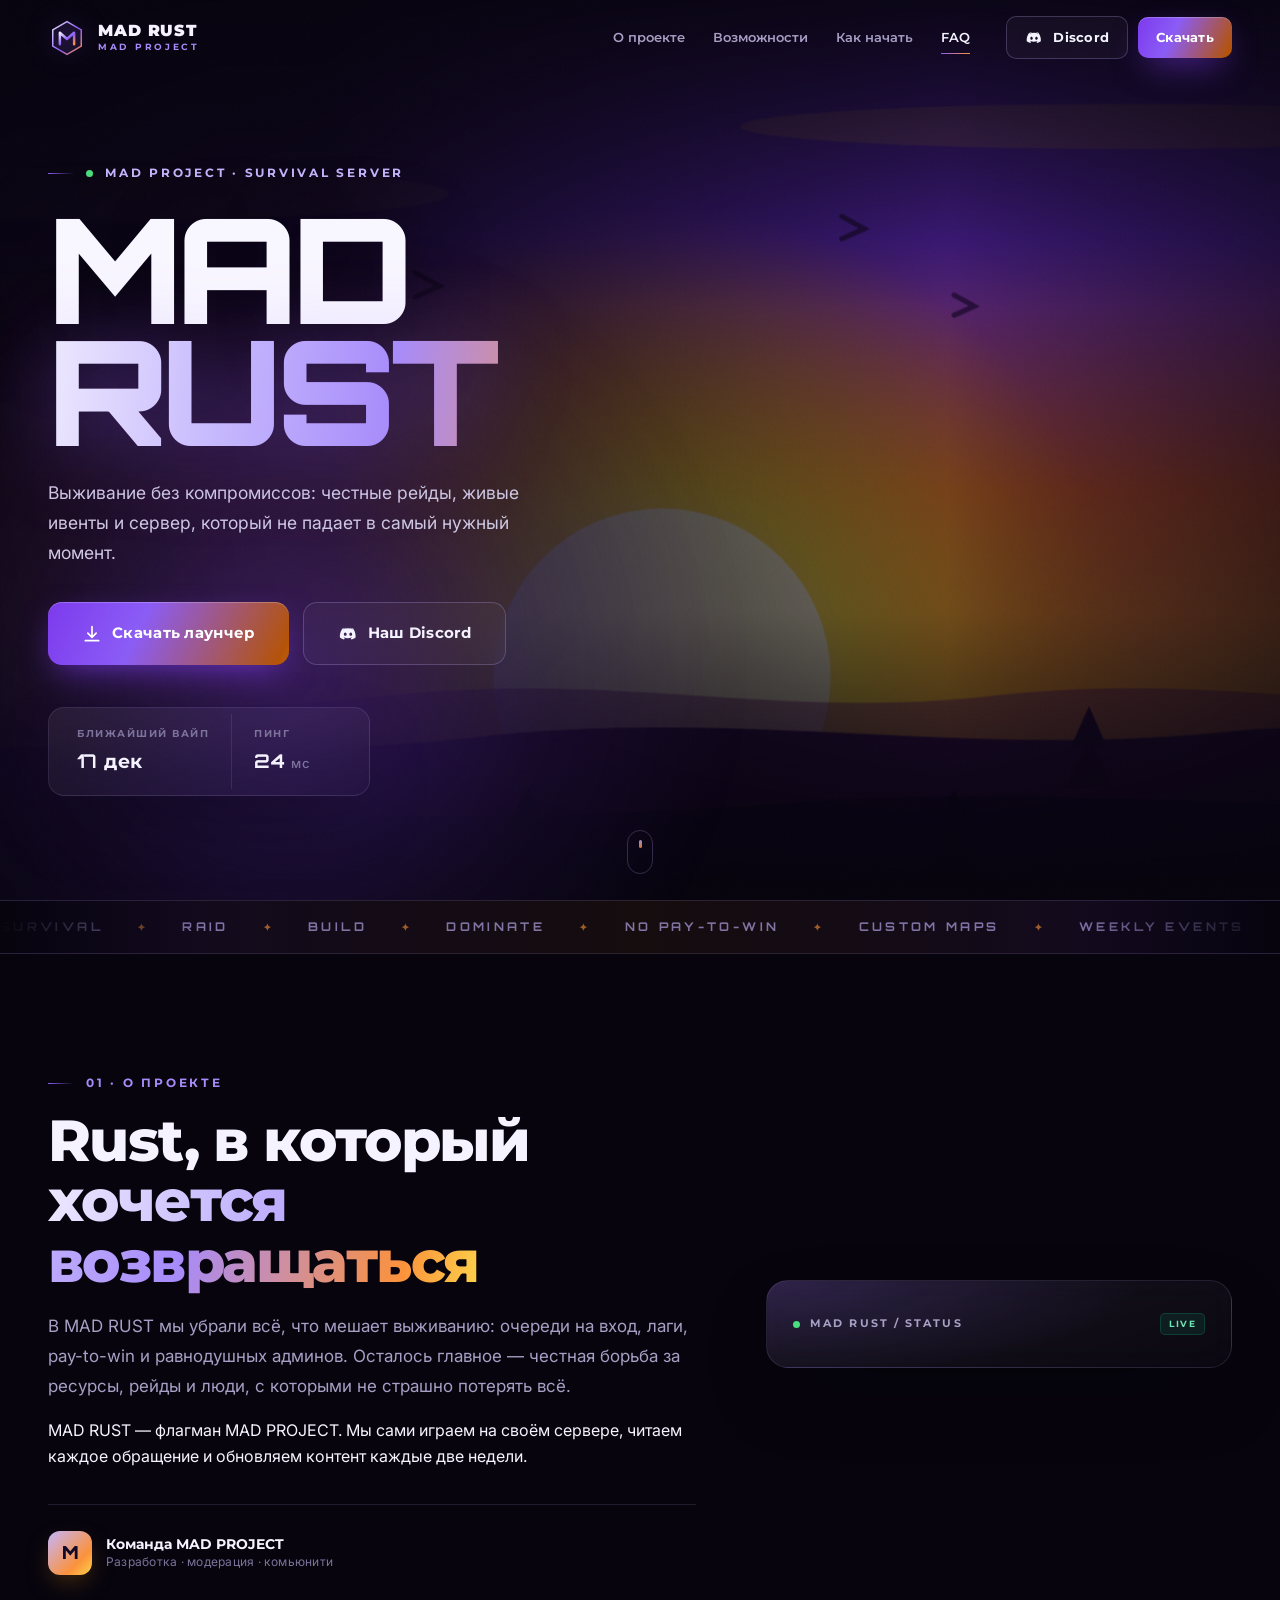
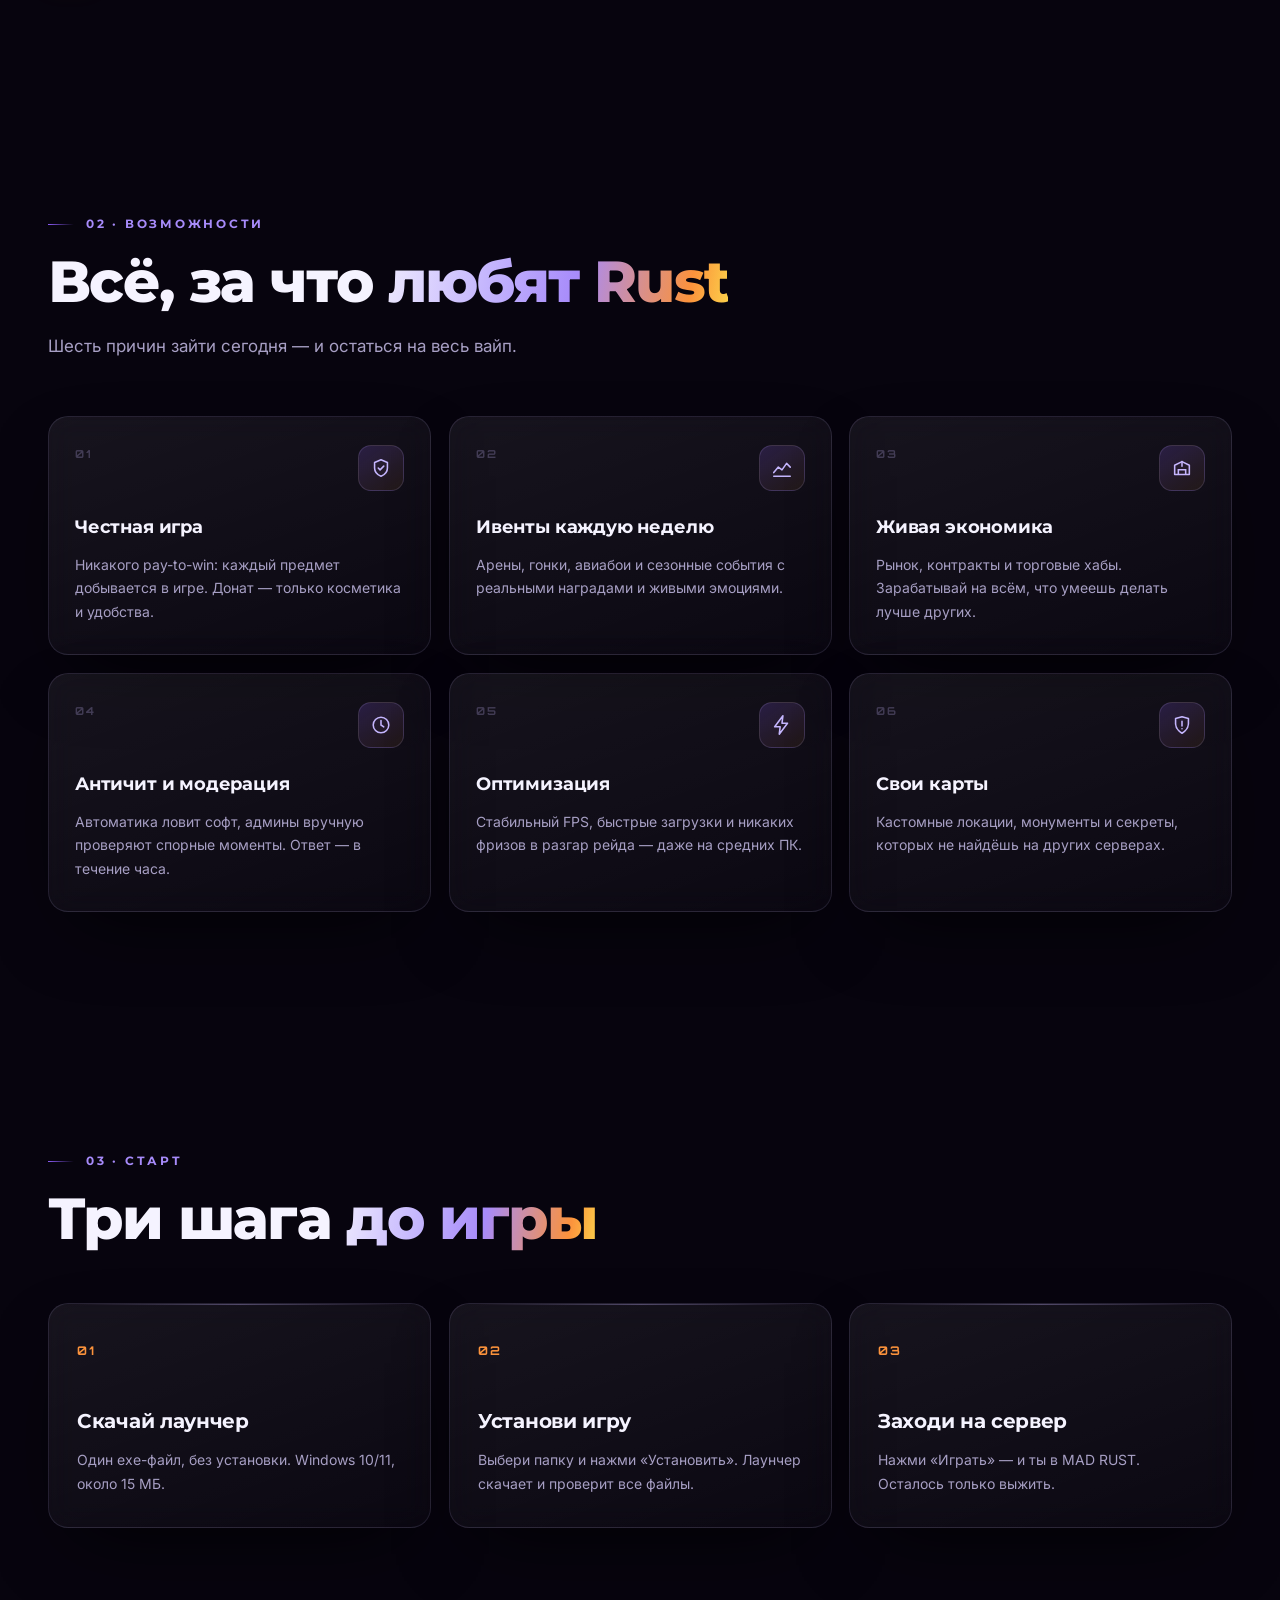
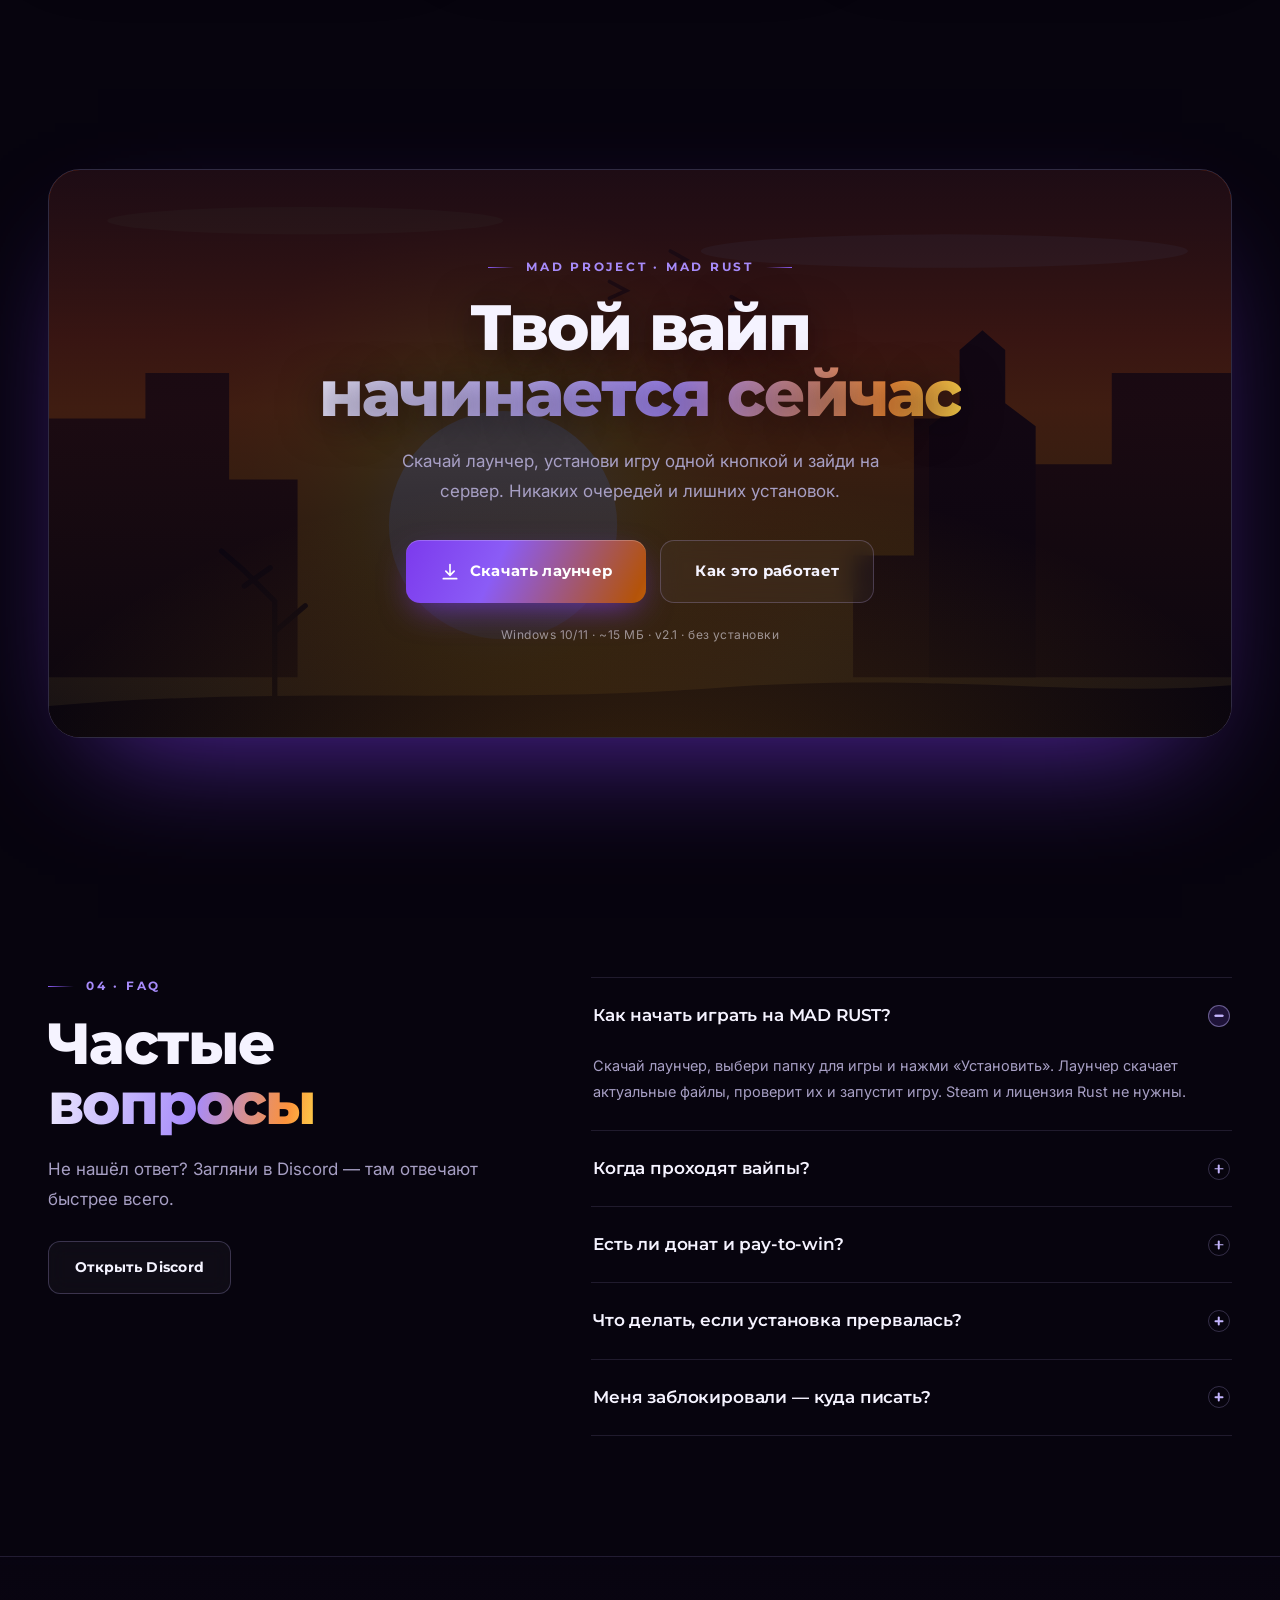
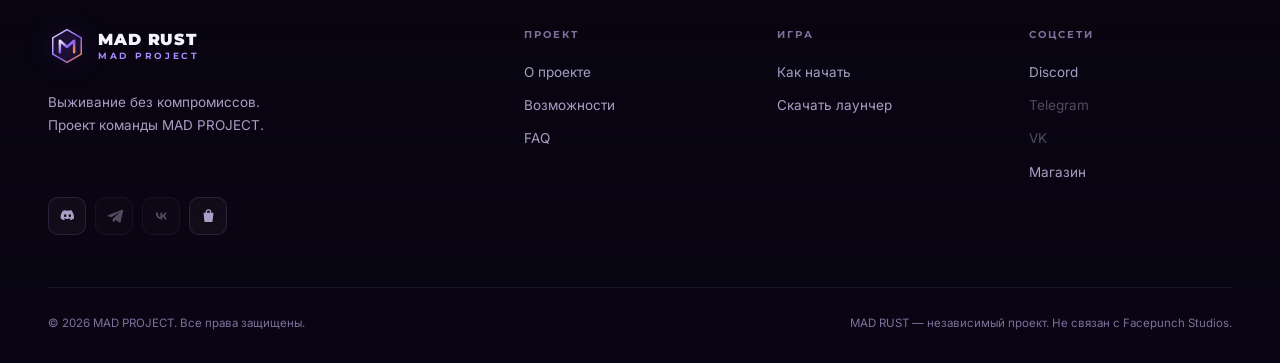
==== commit 70d7c07e: "Restore previous landing design" ====
--- a/index.html
+++ b/index.html
@@ -1,255 +1,296 @@
 <!DOCTYPE html>
-<html lang="ru" class="no-js">
+<html lang="ru">
 <head>
 <meta charset="UTF-8">
 <meta name="viewport" content="width=device-width, initial-scale=1">
-<title>MAD RUST. Rust-сервер с честными рейдами</title>
-<meta name="description" content="MAD RUST: хардкорный Rust-сервер проекта MAD PROJECT. Честные рейды, живые ивенты, вайп каждые две недели. Скачай лаунчер и начни выживать.">
-<meta name="theme-color" content="#101312">
-<meta property="og:title" content="MAD RUST. Rust-сервер с честными рейдами">
-<meta property="og:description" content="Честные рейды, живые ивенты и вайп каждые две недели. Проект MAD PROJECT.">
-<meta property="og:image" content="assets/misty-pine-forest.jpg">
+<title>MAD RUST — выживание без компромиссов</title>
+<meta name="description" content="MAD RUST — survival-сервер проекта MAD PROJECT. Честные рейды, живые ивенты, античит и стабильный онлайн. Скачай лаунчер и начни свой вайп.">
+<meta name="theme-color" content="#07040E">
+<meta property="og:title" content="MAD RUST — выживание без компромиссов">
+<meta property="og:description" content="Честные рейды, живые ивенты и сервер, который не падает. Проект MAD PROJECT.">
+<meta property="og:image" content="https://trow1x213.github.io/mad-rust-site/assets/og.png">
+<meta property="og:image:width" content="1200">
+<meta property="og:image:height" content="630">
+<meta property="og:url" content="https://trow1x213.github.io/mad-rust-site/">
 <meta property="og:type" content="website">
-<link rel="icon" href="data:image/svg+xml,%3Csvg xmlns='http://www.w3.org/2000/svg' viewBox='0 0 32 32'%3E%3Cpath d='M16 2 29 9.5v13L16 30 3 22.5v-13z' fill='%23101312' stroke='%23A32718' stroke-width='2'/%3E%3Cpath d='M10 21V12l6 5 6-5v9' fill='none' stroke='%23E8EBE6' stroke-width='2.4'/%3E%3C/svg%3E">
+<meta property="og:site_name" content="MAD RUST">
+<meta name="twitter:card" content="summary_large_image">
+<meta name="twitter:image" content="https://trow1x213.github.io/mad-rust-site/assets/og.png">
+<link rel="icon" href="data:image/svg+xml,%3Csvg xmlns='http://www.w3.org/2000/svg' viewBox='0 0 32 32'%3E%3Cpath d='M16 2 29 9.5v13L16 30 3 22.5v-13z' fill='%230B0616' stroke='%238B5CF6' stroke-width='2'/%3E%3Cpath d='M10 21V12l6 5 6-5v9' fill='none' stroke='%23C4B5FD' stroke-width='2.4'/%3E%3C/svg%3E">
 <link rel="preconnect" href="https://fonts.googleapis.com">
 <link rel="preconnect" href="https://fonts.gstatic.com" crossorigin>
-<link href="https://fonts.googleapis.com/css2?family=Barlow+Condensed:wght@700&family=Barlow:wght@400;500&display=swap" rel="stylesheet">
+<link href="https://fonts.googleapis.com/css2?family=Montserrat:wght@500;600;700;800;900&family=Inter:wght@400;500;600;700&family=Orbitron:wght@600;700;800;900&display=swap" rel="stylesheet">
 <link rel="stylesheet" href="styles.css">
-<script>document.documentElement.classList.remove('no-js');document.documentElement.classList.add('js');</script>
 </head>
 <body>
-
-<header class="site-head">
-  <a class="brand" href="#top" aria-label="MAD RUST — на главную">
-    <svg class="brand-mark" viewBox="0 0 32 32" aria-hidden="true" focusable="false">
-      <path d="M16 2 29 9.5v13L16 30 3 22.5v-13z" fill="none" stroke="currentColor" stroke-width="2"/>
-      <path d="M10 21V12l6 5 6-5v9" fill="none" stroke="currentColor" stroke-width="2.4"/>
-    </svg>
-    <span>MAD PROJECT</span>
-  </a>
-  <nav class="nav-links" aria-label="Основная навигация">
-    <a href="#about">О проекте</a>
-    <a href="#features">Возможности</a>
-    <a href="#start">Как начать</a>
-    <a href="#faq">FAQ</a>
-  </nav>
-  <button class="menu-btn" id="burger" type="button" aria-label="Открыть меню" aria-expanded="false" aria-controls="mobileMenu">Меню</button>
+<div class="scroll-progress" id="scrollProgress" aria-hidden="true"></div>
+
+<!-- ================= NAV ================= -->
+<header class="nav" id="nav">
+  <div class="wrap nav-inner">
+    <a class="brand" href="#top" aria-label="MAD RUST — на главную">
+      <span class="brand-mark" aria-hidden="true">
+        <svg viewBox="0 0 40 40">
+          <defs>
+            <linearGradient id="mg1" x1="0" y1="0" x2="1" y2="1">
+              <stop stop-color="#EDE9FE"/><stop offset=".55" stop-color="#8B5CF6"/><stop offset="1" stop-color="#FB923C"/>
+            </linearGradient>
+          </defs>
+          <path d="M20 2.8 35 11.4v17.2L20 37.2 5 28.6V11.4z" fill="rgba(139,92,246,.10)" stroke="url(#mg1)" stroke-width="1.6"/>
+          <path d="M12.5 26.5v-12l7.5 6.6 7.5-6.6v12" fill="none" stroke="url(#mg1)" stroke-width="2.6" stroke-linecap="round" stroke-linejoin="round"/>
+        </svg>
+      </span>
+      <span class="brand-text"><b>MAD RUST</b><small>MAD PROJECT</small></span>
+    </a>
+
+    <nav class="nav-links" aria-label="Основная навигация">
+      <a href="#about">О проекте</a>
+      <a href="#features">Возможности</a>
+      <a href="#start">Как начать</a>
+      <a href="#faq">FAQ</a>
+    </nav>
+
+    <div class="nav-actions">
+      <a class="btn btn-ghost btn-sm" data-social="discord" href="https://discord.gg/VuZD9yztrM" target="_blank" rel="noopener">
+        <svg viewBox="0 0 24 24" aria-hidden="true"><path d="M18.9 5.6A16 16 0 0 0 15 4.4l-.2.4a12 12 0 0 1 3.4 1.7 15 15 0 0 0-12.4 0A12 12 0 0 1 9.2 4.8L9 4.4A16 16 0 0 0 5.1 5.6C2.7 9.2 2 12.7 2.3 16.2a16 16 0 0 0 4.9 2.5l1-1.6a10 10 0 0 1-1.6-.8l.4-.3a11 11 0 0 0 9.4 0l.4.3a10 10 0 0 1-1.6.8l1 1.6a16 16 0 0 0 4.9-2.5c.4-4-.7-7.5-2.9-10.6zM8.7 14.2c-1 0-1.7-.9-1.7-2s.8-2 1.7-2 1.7.9 1.7 2-.8 2-1.7 2zm6.6 0c-1 0-1.7-.9-1.7-2s.8-2 1.7-2 1.7.9 1.7 2-.8 2-1.7 2z" fill="currentColor"/></svg>
+        Discord
+      </a>
+      <a class="btn btn-primary btn-sm" href="#download" data-download>Скачать</a>
+      <button class="burger" id="burger" aria-label="Открыть меню" aria-expanded="false" aria-controls="mobileMenu">
+        <span></span><span></span><span></span>
+      </button>
+    </div>
+  </div>
 </header>
 
-<div class="menu" id="mobileMenu" aria-hidden="true" hidden>
-  <button class="menu-close" id="menuClose" type="button" aria-label="Закрыть меню">Закрыть</button>
-  <nav class="menu-links" aria-label="Мобильная навигация">
-    <a href="#about">О проекте</a>
-    <a href="#features">Возможности</a>
-    <a href="#start">Как начать</a>
-    <a href="#faq">FAQ</a>
-  </nav>
-  <a class="btn menu-download" href="#download" data-download>Скачать лаунчер</a>
+<div class="mobile-menu" id="mobileMenu">
+  <a href="#about">О проекте</a>
+  <a href="#features">Возможности</a>
+  <a href="#start">Как начать</a>
+  <a href="#faq">FAQ</a>
+  <a class="btn btn-primary" href="#download" data-download>Скачать лаунчер</a>
 </div>
 
+<!-- ================= HERO ================= -->
 <main>
-<!-- ================= HERO ================= -->
 <section class="hero" id="top">
-  <figure class="hero-visual">
-    <img src="assets/misty-pine-forest.jpg" width="1920" height="1280" alt="Мёртвый лес в тумане" fetchpriority="high" decoding="async">
-  </figure>
-
-  <p class="hero-deck">Хардкорный Rust-сервер с честными рейдами и вайпом каждые две недели.</p>
-  <a class="btn hero-cta" href="#download" data-download>Скачать лаунчер</a>
-
-  <h1 class="monument">MAD RUST</h1>
-</section>
+  <div class="hero-art" aria-hidden="true"></div>
+  <div class="hero-veil" aria-hidden="true"></div>
+  <div class="hero-glow" aria-hidden="true"></div>
+  <div class="hero-particles" id="particles" aria-hidden="true"></div>
+
+  <div class="wrap hero-inner">
+    <div class="hero-copy">
+      <p class="eyebrow hero-eyebrow"><span class="live-dot"></span> MAD PROJECT · SURVIVAL SERVER</p>
+      <h1 class="hero-title"><span class="ht-line">MAD</span><span class="ht-line grad">RUST</span></h1>
+      <p class="hero-sub">Выживание без компромиссов: честные рейды, живые ивенты и сервер,
+        который не падает в самый нужный момент.</p>
+
+      <div class="hero-actions">
+        <a class="btn btn-primary btn-lg" href="#download" data-download>
+          <svg viewBox="0 0 24 24" aria-hidden="true"><path d="M12 3v12M7 11l5 5 5-5M4 20h16" fill="none" stroke="currentColor" stroke-width="2" stroke-linecap="round" stroke-linejoin="round"/></svg>
+          Скачать лаунчер
+        </a>
+        <a class="btn btn-ghost btn-lg" data-social="discord" href="https://discord.gg/VuZD9yztrM" target="_blank" rel="noopener">
+          <svg viewBox="0 0 24 24" aria-hidden="true"><path d="M18.9 5.6A16 16 0 0 0 15 4.4l-.2.4a12 12 0 0 1 3.4 1.7 15 15 0 0 0-12.4 0A12 12 0 0 1 9.2 4.8L9 4.4A16 16 0 0 0 5.1 5.6C2.7 9.2 2 12.7 2.3 16.2a16 16 0 0 0 4.9 2.5l1-1.6a10 10 0 0 1-1.6-.8l.4-.3a11 11 0 0 0 9.4 0l.4.3a10 10 0 0 1-1.6.8l1 1.6a16 16 0 0 0 4.9-2.5c.4-4-.7-7.5-2.9-10.6zM8.7 14.2c-1 0-1.7-.9-1.7-2s.8-2 1.7-2 1.7.9 1.7 2-.8 2-1.7 2zm6.6 0c-1 0-1.7-.9-1.7-2s.8-2 1.7-2 1.7.9 1.7 2-.8 2-1.7 2z" fill="currentColor"/></svg>
+          Наш Discord
+        </a>
+      </div>
+
+      <div class="hero-stats glass">
+        <div class="hs-item">
+          <span class="hs-label">Ближайший вайп</span>
+          <b data-bind="wipeShort">5 ноя</b>
+        </div>
+        <div class="hs-item">
+          <span class="hs-label">Пинг</span>
+          <b><span data-bind="ping">24</span> <em>мс</em></b>
+        </div>
+      </div>
+    </div>
+  </div>
+
+  <a class="scroll-cue" href="#about" aria-label="Листать вниз"><span></span></a>
+</section>
+
+<!-- ================= MARQUEE ================= -->
+<div class="marquee" aria-hidden="true">
+  <div class="marquee-track">
+    <span>SURVIVAL</span><span>RAID</span><span>BUILD</span><span>DOMINATE</span>
+    <span>NO PAY-TO-WIN</span><span>CUSTOM MAPS</span><span>WEEKLY EVENTS</span><span>MAD PROJECT</span>
+    <span>SURVIVAL</span><span>RAID</span><span>BUILD</span><span>DOMINATE</span>
+    <span>NO PAY-TO-WIN</span><span>CUSTOM MAPS</span><span>WEEKLY EVENTS</span><span>MAD PROJECT</span>
+  </div>
+</div>
 
 <!-- ================= ABOUT ================= -->
-<section class="section intro" id="about" aria-labelledby="about-title">
+<section class="section" id="about">
+  <div class="wrap about-grid">
+    <div class="about-copy">
+      <p class="eyebrow reveal">01 · О проекте</p>
+      <h2 class="reveal" style="--d:.05s">Rust, в который<br><span class="grad-text">хочется возвращаться</span></h2>
+      <p class="lead reveal" style="--d:.1s">В MAD RUST мы убрали всё, что мешает выживанию: очереди на вход,
+        лаги, pay-to-win и равнодушных админов. Осталось главное — честная борьба за ресурсы,
+        рейды и люди, с которыми не страшно потерять всё.</p>
+      <p class="reveal" style="--d:.15s">MAD RUST — флагман MAD PROJECT. Мы сами играем на своём сервере,
+        читаем каждое обращение и обновляем контент каждые две недели.</p>
+      <div class="about-sign reveal" style="--d:.2s">
+        <span class="sign-mark">M</span>
+        <span><b>Команда MAD PROJECT</b><small>Разработка · модерация · комьюнити</small></span>
+      </div>
+    </div>
+
+    <aside class="about-card glass reveal" style="--d:.15s" aria-label="Статистика проекта">
+      <div class="ac-head"><span class="live-dot"></span> MAD RUST / STATUS <span class="ac-code">LIVE</span></div>
+    </aside>
+  </div>
+</section>
+
+<!-- ================= FEATURES ================= -->
+<section class="section" id="features">
   <div class="wrap">
-    <div class="intro-top">
-      <div class="intro-title reveal">
-        <h2 id="about-title">Мир после вайпа</h2>
-        <p class="status"><span class="status-dot" aria-hidden="true"></span>Статус MAD RUST: сервер работает</p>
-      </div>
-      <div class="intro-note reveal">
-        <p>Здесь нет очередей, платных преимуществ и равнодушной администрации. Только ресурсы, рейды и люди, с которыми ты делишь карту.</p>
-        <p>MAD RUST — флагманский проект MAD PROJECT. Мы играем на своём сервере, читаем каждое обращение и обновляем контент каждые две недели.</p>
-      </div>
-    </div>
-
-    <div class="intro-bottom">
-      <div class="facts reveal">
-        <div class="fact fact-timer">
-          <b class="timer" aria-label="До следующего вайпа">
-            <span class="timer-part"><span data-cd="days">11</span><small>д</small></span>
-            <span class="timer-part"><span data-cd="hours">6</span><small>ч</small></span>
-            <span class="timer-part"><span data-cd="minutes">41</span><small>мин</small></span>
-          </b>
-          <span>до следующего вайпа</span>
+    <div class="section-head">
+      <p class="eyebrow reveal">02 · Возможности</p>
+      <h2 class="reveal" style="--d:.05s">Всё, за что <span class="grad-text">любят Rust</span></h2>
+      <p class="lead reveal" style="--d:.1s">Шесть причин зайти сегодня — и остаться на весь вайп.</p>
+    </div>
+
+    <div class="features">
+      <article class="feature glass reveal" style="--d:.02s">
+        <div class="f-top"><span class="f-num">01</span><span class="f-icon">
+          <svg viewBox="0 0 24 24"><path d="M12 3 5 6v6c0 4.5 3 7.4 7 9 4-1.6 7-4.5 7-9V6z" fill="none" stroke="currentColor" stroke-width="1.7" stroke-linejoin="round"/><path d="M9 12l2 2 4-4" fill="none" stroke="currentColor" stroke-width="1.7" stroke-linecap="round" stroke-linejoin="round"/></svg>
+        </span></div>
+        <h3>Честная игра</h3>
+        <p>Никакого pay-to-win: каждый предмет добывается в игре. Донат — только косметика и удобства.</p>
+      </article>
+
+      <article class="feature glass reveal" style="--d:.07s">
+        <div class="f-top"><span class="f-num">02</span><span class="f-icon">
+          <svg viewBox="0 0 24 24"><path d="M3 17l5-6 4 3 5-7 4 4" fill="none" stroke="currentColor" stroke-width="1.7" stroke-linecap="round" stroke-linejoin="round"/><path d="M3 21h18" stroke="currentColor" stroke-width="1.7" stroke-linecap="round"/></svg>
+        </span></div>
+        <h3>Ивенты каждую неделю</h3>
+        <p>Арены, гонки, авиабои и сезонные события с реальными наградами и живыми эмоциями.</p>
+      </article>
+
+      <article class="feature glass reveal" style="--d:.12s">
+        <div class="f-top"><span class="f-num">03</span><span class="f-icon">
+          <svg viewBox="0 0 24 24"><path d="M4 19V9l8-4 8 4v10" fill="none" stroke="currentColor" stroke-width="1.7" stroke-linejoin="round"/><path d="M4 19h16M8 19v-5h8v5M12 5v5" fill="none" stroke="currentColor" stroke-width="1.7" stroke-linecap="round"/></svg>
+        </span></div>
+        <h3>Живая экономика</h3>
+        <p>Рынок, контракты и торговые хабы. Зарабатывай на всём, что умеешь делать лучше других.</p>
+      </article>
+
+      <article class="feature glass reveal" style="--d:.02s">
+        <div class="f-top"><span class="f-num">04</span><span class="f-icon">
+          <svg viewBox="0 0 24 24"><circle cx="12" cy="12" r="8.5" fill="none" stroke="currentColor" stroke-width="1.7"/><path d="M12 7v5l3 2" fill="none" stroke="currentColor" stroke-width="1.7" stroke-linecap="round"/></svg>
+        </span></div>
+        <h3>Античит и модерация</h3>
+        <p>Автоматика ловит софт, админы вручную проверяют спорные моменты. Ответ — в течение часа.</p>
+      </article>
+
+      <article class="feature glass reveal" style="--d:.07s">
+        <div class="f-top"><span class="f-num">05</span><span class="f-icon">
+          <svg viewBox="0 0 24 24"><path d="M13 2 4 14h6l-1 8 9-12h-6z" fill="none" stroke="currentColor" stroke-width="1.7" stroke-linejoin="round"/></svg>
+        </span></div>
+        <h3>Оптимизация</h3>
+        <p>Стабильный FPS, быстрые загрузки и никаких фризов в разгар рейда — даже на средних ПК.</p>
+      </article>
+
+      <article class="feature glass reveal" style="--d:.12s">
+        <div class="f-top"><span class="f-num">06</span><span class="f-icon">
+          <svg viewBox="0 0 24 24"><path d="M12 21s7-4.2 7-10V5l-7-2-7 2v6c0 5.8 7 10 7 10z" fill="none" stroke="currentColor" stroke-width="1.7" stroke-linejoin="round"/><path d="M12 8v5M12 16h.01" stroke="currentColor" stroke-width="1.7" stroke-linecap="round"/></svg>
+        </span></div>
+        <h3>Свои карты</h3>
+        <p>Кастомные локации, монументы и секреты, которых не найдёшь на других серверах.</p>
+      </article>
+    </div>
+  </div>
+</section>
+
+
+
+<!-- ================= START ================= -->
+<section class="section" id="start">
+  <div class="wrap">
+    <div class="section-head">
+      <p class="eyebrow reveal">03 · Старт</p>
+      <h2 class="reveal" style="--d:.05s">Три шага <span class="grad-text">до игры</span></h2>
+    </div>
+
+    <div class="steps">
+      <article class="step glass reveal">
+        <span class="step-num">01</span>
+        <h3>Скачай лаунчер</h3>
+        <p>Один exe-файл, без установки. Windows 10/11, около 15 МБ.</p>
+      </article>
+      <article class="step glass reveal" style="--d:.08s">
+        <span class="step-num">02</span>
+        <h3>Установи игру</h3>
+        <p>Выбери папку и нажми «Установить». Лаунчер скачает и проверит все файлы.</p>
+      </article>
+      <article class="step glass reveal" style="--d:.16s">
+        <span class="step-num">03</span>
+        <h3>Заходи на сервер</h3>
+        <p>Нажми «Играть» — и ты в MAD RUST. Осталось только выжить.</p>
+      </article>
+    </div>
+  </div>
+</section>
+
+<!-- ================= DOWNLOAD ================= -->
+<section class="section" id="download">
+  <div class="wrap">
+    <div class="download reveal">
+      <div class="download-bg" aria-hidden="true"></div>
+      <div class="download-inner">
+        <p class="eyebrow center">MAD PROJECT · MAD RUST</p>
+        <h2>Твой вайп<br><span class="grad-text">начинается сейчас</span></h2>
+        <p class="lead center">Скачай лаунчер, установи игру одной кнопкой и зайди на сервер.
+          Никаких очередей и лишних установок.</p>
+        <div class="download-actions">
+          <a class="btn btn-primary btn-lg" href="https://github.com/trow1x213/mad-rust-site/releases/download/v2.1/MAD.RUST.exe" data-download>
+            <svg viewBox="0 0 24 24" aria-hidden="true"><path d="M12 3v12M7 11l5 5 5-5M4 20h16" fill="none" stroke="currentColor" stroke-width="2" stroke-linecap="round" stroke-linejoin="round"/></svg>
+            Скачать лаунчер
+          </a>
+          <a class="btn btn-ghost btn-lg" href="#start">Как это работает</a>
         </div>
-        <div class="fact">
-          <b data-bind="wipeShort">5 ноя</b>
-          <span><span data-bind="wipeFull">5 ноября · 18:00 МСК</span></span>
-        </div>
-        <div class="fact">
-          <b>15 МБ</b>
-          <span>лаунчер для Windows 10 и 11</span>
-        </div>
-        <div class="fact">
-          <b>0</b>
-          <span>предметов, которые можно купить за деньги</span>
-        </div>
-      </div>
-
-      <figure class="intro-photo reveal">
-        <img src="assets/campfire-and-sparks-in-anttoora-3.jpg" width="1920" height="1280" alt="Искры от костра в темноте" loading="lazy" decoding="async">
-        <figcaption>Искры над костром. Фото: kallerna, CC BY-SA 3.0.</figcaption>
-      </figure>
-    </div>
-  </div>
-</section>
-
-<!-- ================= FEATURES ================= -->
-<section class="section features" id="features" aria-labelledby="features-title">
-  <div class="wrap">
-    <div class="features-head reveal">
-      <h2 id="features-title">Что здесь иначе</h2>
-      <p>Три вещи, которые решают, останешься ты на второй вайп или уйдёшь искать другой сервер.</p>
-    </div>
-
-    <div class="features-grid">
-      <div class="feature-col reveal">
-        <h3>Честная игра</h3>
-        <ul>
-          <li>Без pay-to-win</li>
-          <li>Каждый предмет добывается в игре</li>
-          <li>Донат только косметика</li>
-          <li>Ручная модерация</li>
-          <li>Античит и проверки</li>
-        </ul>
-        <p class="feature-desc">Баланс не продаётся. Всё, что влияет на рейд, добывается на карте.</p>
-      </div>
-
-      <div class="feature-col reveal">
-        <h3>Живой мир</h3>
-        <ul>
-          <li>Ивенты каждую неделю</li>
-          <li>Арены и гонки</li>
-          <li>Свои монументы</li>
-          <li>Живая экономика</li>
-          <li>Торговые хабы</li>
-        </ul>
-        <p class="feature-desc">Карта не стоит на месте: события, сделки и точки, за которые дерутся.</p>
-      </div>
-
-      <div class="feature-col reveal">
-        <h3>Стабильность</h3>
-        <ul>
-          <li>Сервер без фризов</li>
-          <li>Быстрые загрузки</li>
-          <li>Проверка файлов</li>
-          <li>Поддержка в Discord</li>
-          <li>Обновления каждые две недели</li>
-        </ul>
-        <p class="feature-desc">Лаунчер сам проверяет файлы, а сервер держит темп в разгар рейда.</p>
-      </div>
-    </div>
-  </div>
-</section>
-
-<!-- ================= WIPE ================= -->
-<section class="wipe" id="wipe" aria-labelledby="wipe-title">
-  <img src="assets/flooded-interior-of-abandoned-factory.jpg" width="1920" height="1442" alt="Затопленный цех заброшенного завода" loading="lazy" decoding="async">
-  <div class="wipe-panel reveal">
-    <h2 id="wipe-title">Всё обнуляется</h2>
-    <p>Каждые две недели карта возвращается в исходное состояние. Базы, склады и союзы исчезают. Остаются навыки и те, с кем ты начнёшь заново.</p>
-    <p class="wipe-date">Следующий вайп: <span data-bind="wipeFull">5 ноября · 18:00 МСК</span></p>
-    <p class="wipe-credit">Фото: saskialisette, CC BY-SA 4.0.</p>
-  </div>
-</section>
-
-<!-- ================= HOW IT WORKS ================= -->
-<section class="how" id="start" aria-labelledby="how-title">
-  <img class="how-bg" src="assets/taupe-heavily-rusted-stained-discolored-grungy-old.jpg" width="1846" height="1846" alt="" aria-hidden="true" loading="lazy" decoding="async">
-  <div class="wrap">
-    <div class="how-copy reveal">
-      <h2 id="how-title">От файла до рейда</h2>
-      <p>Лаунчер скачивает и проверяет файлы сам. Steam и лицензия Rust не нужны. Выбираешь папку, ждёшь проверку, нажимаешь «Играть».</p>
-    </div>
-
-    <div class="slip reveal" aria-label="Порядок установки">
-      <div class="slip-group">
-        <h3>Лаунчер</h3>
-        <p><span>Скачать с сайта</span><b>15 МБ</b></p>
-        <p><span>Запустить</span><b>без установки</b></p>
-      </div>
-      <div class="slip-group">
-        <h3>Установка</h3>
-        <p><span>Выбрать папку</span><b>1 клик</b></p>
-        <p><span>Скачать файлы</span><b>авто</b></p>
-        <p><span>Проверить целостность</span><b>авто</b></p>
-      </div>
-      <div class="slip-group">
-        <h3>Первый вход</h3>
-        <p><span>Нажать «Играть»</span><b>готово</b></p>
-      </div>
-      <p class="slip-total">Ты на сервере</p>
-    </div>
-  </div>
-</section>
-
-<!-- ================= CTA ================= -->
-<section class="cta" id="download" aria-labelledby="cta-title">
-  <h2 id="cta-title" class="reveal">Вайп начинается</h2>
-
-  <div class="cta-timer reveal">
-    <b aria-label="До следующего вайпа">
-      <span class="timer-part"><span data-cd="days">11</span><small>д</small></span>
-      <span class="timer-part"><span data-cd="hours">6</span><small>ч</small></span>
-      <span class="timer-part"><span data-cd="minutes">41</span><small>мин</small></span>
-    </b>
-    <p>до вайпа · <span data-bind="wipeFull">5 ноября · 18:00 МСК</span></p>
-  </div>
-
-  <div class="cta-bottom reveal">
-    <p>Скачай лаунчер, установи игру одной кнопкой. Дальше только выживание.</p>
-    <a class="btn btn-invert" href="MAD RUST.exe" download data-download>Скачать лаунчер</a>
+        <p class="download-meta">Windows 10/11 · ~15 МБ · v2.1 · без установки</p>
+      </div>
+    </div>
   </div>
 </section>
 
 <!-- ================= FAQ ================= -->
-<section class="section faq" id="faq" aria-labelledby="faq-title">
+<section class="section" id="faq">
   <div class="wrap faq-grid">
-    <div class="faq-head reveal">
-      <h2 id="faq-title">Частые вопросы</h2>
-      <div class="faq-side reveal">
-        <p>Не нашёл ответ? В Discord отвечают быстрее всего.</p>
-        <a class="btn" data-social="discord" href="https://discord.gg/VuZD9yztrM" target="_blank" rel="noopener">Открыть Discord</a>
-      </div>
-    </div>
-
-    <div class="faq-list">
-      <details open>
-        <summary>Как начать играть на MAD RUST?</summary>
-        <p>Скачай лаунчер, выбери папку для игры и нажми «Установить». Лаунчер скачает актуальные файлы, проверит их и запустит игру. Steam и лицензия Rust не нужны.</p>
-      </details>
-      <details>
-        <summary>Нужны ли Steam и лицензия Rust?</summary>
-        <p>Нет. Лаунчер скачивает и проверяет файлы сам, поэтому отдельная установка Rust через Steam не требуется.</p>
-      </details>
-      <details>
-        <summary>Когда проходят вайпы?</summary>
-        <p>Каждые две недели, по четвергам в 18:00 МСК. Точный таймер до следующего вайпа висит на этой странице и в лаунчере.</p>
-      </details>
-      <details>
-        <summary>Есть ли донат и pay-to-win?</summary>
-        <p>Pay-to-win нет. Донат даёт косметику и небольшие удобства, которые не влияют на баланс и исход рейдов. Всё оружие и ресурсы добываются в игре.</p>
-      </details>
-      <details>
-        <summary>Что делать, если установка прервалась?</summary>
-        <p>Открой лаунчер, нажми «Проверить файлы», а затем «Установить». Повреждённые и отсутствующие файлы докачаются автоматически. Заново качать всю игру не придётся.</p>
-      </details>
-      <details>
-        <summary>Меня заблокировали, куда писать?</summary>
-        <p>В Discord в канал поддержки. Приложи ник, время и, если есть, запись экрана. Админы разберут обращение вручную.</p>
-      </details>
+    <div class="faq-head">
+      <p class="eyebrow reveal">04 · FAQ</p>
+      <h2 class="reveal" style="--d:.05s">Частые <span class="grad-text">вопросы</span></h2>
+      <p class="lead reveal" style="--d:.1s">Не нашёл ответ? Загляни в Discord — там отвечают быстрее всего.</p>
+      <a class="btn btn-ghost reveal" style="--d:.15s" data-social="discord" href="https://discord.gg/VuZD9yztrM" target="_blank" rel="noopener">Открыть Discord</a>
+    </div>
+
+    <div class="faq-list reveal" style="--d:.1s">
+      <div class="faq-item open">
+        <button class="faq-q" type="button" aria-expanded="true">Как начать играть на MAD RUST?<span class="plus" aria-hidden="true"></span></button>
+        <div class="faq-a"><div class="faq-inner"><p>Скачай лаунчер, выбери папку для игры и нажми «Установить». Лаунчер скачает актуальные файлы, проверит их и запустит игру. Steam и лицензия Rust не нужны.</p></div></div>
+      </div>
+      <div class="faq-item">
+        <button class="faq-q" type="button" aria-expanded="false">Когда проходят вайпы?<span class="plus" aria-hidden="true"></span></button>
+        <div class="faq-a"><div class="faq-inner"><p>Каждые две недели, по четвергам в 18:00 МСК. Точный таймер до следующего вайпа всегда висит на этой странице и в лаунчере.</p></div></div>
+      </div>
+      <div class="faq-item">
+        <button class="faq-q" type="button" aria-expanded="false">Есть ли донат и pay-to-win?<span class="plus" aria-hidden="true"></span></button>
+        <div class="faq-a"><div class="faq-inner"><p>Pay-to-win нет. Донат — это косметика и небольшие удобства, которые не влияют на баланс и исход рейдов. Всё оружие и ресурсы добываются в игре.</p></div></div>
+      </div>
+      <div class="faq-item">
+        <button class="faq-q" type="button" aria-expanded="false">Что делать, если установка прервалась?<span class="plus" aria-hidden="true"></span></button>
+        <div class="faq-a"><div class="faq-inner"><p>Открой лаунчер, нажми «Проверить файлы», а затем «Установить». Повреждённые и отсутствующие файлы докачаются автоматически — заново качать всю игру не придётся.</p></div></div>
+      </div>
+      <div class="faq-item">
+        <button class="faq-q" type="button" aria-expanded="false">Меня заблокировали — куда писать?<span class="plus" aria-hidden="true"></span></button>
+        <div class="faq-a"><div class="faq-inner"><p>В Discord в канал поддержки. Приложи ник, время и, если есть, запись экрана — админы разберут обращение вручную.</p></div></div>
+      </div>
     </div>
   </div>
 </section>
@@ -257,36 +298,71 @@
 
 <!-- ================= FOOTER ================= -->
 <footer class="footer">
-  <div class="footer-top">
-    <div class="footer-invite reveal">
-      <h2>Заходи на сервер</h2>
-      <a class="btn" href="MAD RUST.exe" download data-download>Скачать лаунчер</a>
-    </div>
-
-    <nav class="footer-links reveal" aria-label="Ссылки">
-      <a data-social="discord" href="https://discord.gg/VuZD9yztrM" target="_blank" rel="noopener">Discord</a>
-      <a data-social="store" href="https://madrustt.gamestores.app/" target="_blank" rel="noopener">Магазин</a>
-      <span class="soon" aria-disabled="true">Telegram, скоро</span>
-      <span class="soon" aria-disabled="true">VK, скоро</span>
-    </nav>
-  </div>
-
-  <div class="footer-meta reveal">
-    <p class="footer-credits">
-      Фото:
-      <a href="https://commons.wikimedia.org/w/index.php?curid=90733658" target="_blank" rel="noopener">Heri nugroho</a>,
-      <a href="https://commons.wikimedia.org/wiki/File:Campfire_and_sparks_in_Anttoora_3.jpg" target="_blank" rel="noopener">kallerna</a>,
-      <a href="https://commons.wikimedia.org/w/index.php?curid=198026242" target="_blank" rel="noopener">saskialisette</a>,
-      <a href="https://commons.wikimedia.org/wiki/File:Taupe_heavily_rusted_stained_discolored_grungy_old_leaking_seamless_metal_steel_texture.jpg" target="_blank" rel="noopener">Sisters.seamless</a>.
-      Лицензии CC BY-SA 4.0, CC BY-SA 3.0, CC0.
-    </p>
-    <p class="footer-legal">© <span id="year">2026</span> MAD PROJECT. MAD RUST не связан с Facepunch Studios.</p>
-  </div>
-
-  <p class="footer-word" aria-hidden="true">MAD RUST</p>
+  <div class="wrap">
+    <div class="footer-grid">
+      <div class="footer-brand">
+        <a class="brand" href="#top">
+          <span class="brand-mark" aria-hidden="true">
+            <svg viewBox="0 0 40 40">
+              <defs>
+                <linearGradient id="mg2" x1="0" y1="0" x2="1" y2="1">
+                  <stop stop-color="#EDE9FE"/><stop offset=".55" stop-color="#8B5CF6"/><stop offset="1" stop-color="#FB923C"/>
+                </linearGradient>
+              </defs>
+              <path d="M20 2.8 35 11.4v17.2L20 37.2 5 28.6V11.4z" fill="rgba(139,92,246,.10)" stroke="url(#mg2)" stroke-width="1.6"/>
+              <path d="M12.5 26.5v-12l7.5 6.6 7.5-6.6v12" fill="none" stroke="url(#mg2)" stroke-width="2.6" stroke-linecap="round" stroke-linejoin="round"/>
+            </svg>
+          </span>
+          <span class="brand-text"><b>MAD RUST</b><small>MAD PROJECT</small></span>
+        </a>
+        <p>Выживание без компромиссов.<br>Проект команды MAD PROJECT.</p>
+        <p class="soon-note" id="soonNote">Нету пока что</p>
+        <div class="socials">
+          <a data-social="discord" href="https://discord.gg/VuZD9yztrM" target="_blank" rel="noopener" aria-label="Discord">
+            <svg viewBox="0 0 24 24"><path d="M18.9 5.6A16 16 0 0 0 15 4.4l-.2.4a12 12 0 0 1 3.4 1.7 15 15 0 0 0-12.4 0A12 12 0 0 1 9.2 4.8L9 4.4A16 16 0 0 0 5.1 5.6C2.7 9.2 2 12.7 2.3 16.2a16 16 0 0 0 4.9 2.5l1-1.6a10 10 0 0 1-1.6-.8l.4-.3a11 11 0 0 0 9.4 0l.4.3a10 10 0 0 1-1.6.8l1 1.6a16 16 0 0 0 4.9-2.5c.4-4-.7-7.5-2.9-10.6zM8.7 14.2c-1 0-1.7-.9-1.7-2s.8-2 1.7-2 1.7.9 1.7 2-.8 2-1.7 2zm6.6 0c-1 0-1.7-.9-1.7-2s.8-2 1.7-2 1.7.9 1.7 2-.8 2-1.7 2z" fill="currentColor"/></svg>
+          </a>
+          <a class="soon" data-social="telegram" aria-label="Telegram — скоро" aria-disabled="true" tabindex="0">
+            <svg viewBox="0 0 24 24"><path d="M21.9 4.3 2.9 11.6c-1.1.4-1.1 1.1-.2 1.4l4.9 1.5 1.9 5.7c.2.6.4.8 1 .8.5 0 .7-.2 1-.5l2.4-2.3 5 3.7c.9.5 1.6.2 1.8-.9l3.3-15.5c.3-1.4-.5-2-1.1-1.6zM7.7 14.5l10.7-6.7c.5-.3 1-.1.6.2l-9.2 8.3-.4 4.4-1.7-6.2z" fill="currentColor"/></svg>
+          </a>
+          <a class="soon" data-social="vk" aria-label="VK — скоро" aria-disabled="true" tabindex="0">
+            <svg viewBox="0 0 24 24"><path d="M12.7 17.5c-5.2 0-8.6-3.6-8.7-9.7h2.8c.1 4.5 2.1 6.4 3.6 6.8V7.8h2.6v3.8c1.5-.2 3-1.9 3.5-3.8h2.6c-.4 2.3-1.9 4.1-3.1 4.8 1.2.6 2.9 2.1 3.6 4.9h-2.9c-.5-1.8-1.9-3.2-3.7-3.4v3.4z" fill="currentColor"/></svg>
+          </a>
+          <a data-social="store" href="https://madrustt.gamestores.app/" target="_blank" rel="noopener" aria-label="Магазин">
+            <svg viewBox="0 0 24 24"><path d="M5 8h14l-1.2 12.2a1 1 0 0 1-1 .8H7.2a1 1 0 0 1-1-.8z" fill="currentColor"/><path d="M9 9V7a3 3 0 0 1 6 0v2" fill="none" stroke="currentColor" stroke-width="1.8" stroke-linecap="round"/></svg>
+          </a>
+        </div>
+      </div>
+
+      <nav class="footer-col" aria-label="Проект">
+        <h4>Проект</h4>
+        <a href="#about">О проекте</a>
+        <a href="#features">Возможности</a>
+        <a href="#faq">FAQ</a>
+      </nav>
+
+      <nav class="footer-col" aria-label="Игра">
+        <h4>Игра</h4>
+        <a href="#start">Как начать</a>
+        <a href="#download" data-download>Скачать лаунчер</a>
+      </nav>
+
+      <nav class="footer-col" aria-label="Соцсети">
+        <h4>Соцсети</h4>
+        <a data-social="discord" href="https://discord.gg/VuZD9yztrM" target="_blank" rel="noopener">Discord</a>
+        <a class="soon" data-social="telegram" aria-disabled="true">Telegram</a>
+        <a class="soon" data-social="vk" aria-disabled="true">VK</a>
+        <a data-social="store" href="https://madrustt.gamestores.app/" target="_blank" rel="noopener">Магазин</a>
+      </nav>
+    </div>
+
+    <div class="footer-bottom">
+      <span>© <span id="year">2026</span> MAD PROJECT. Все права защищены.</span>
+      <span>MAD RUST — независимый проект. Не связан с Facepunch Studios.</span>
+    </div>
+  </div>
 </footer>
 
-<div class="toast" id="toast" role="status" aria-live="polite">Загрузка лаунчера началась</div>
+<div class="toast" id="toast" role="status" aria-live="polite">Адрес сервера скопирован</div>
 
 <script src="script.js" defer></script>
 </body>
--- a/styles.css
+++ b/styles.css
@@ -1,1322 +1,1475 @@
 /* ============================================================
-   MAD RUST - landing
-   Direction: the name as a monument
-   Type: Barlow Condensed / Barlow
-   Palette: iron, bone, rust
+   MAD RUST — MAD PROJECT
+   Landing styles
    ============================================================ */
 
-:root {
-  --bg: #101312;
-  --surface: #1a1e1c;
-  --paper: #dde0da;
-  --ink: #e8ebe6;
-  --ink-soft: #98a09a;
-  --ink-dark: #141816;
-  --accent: #a32718;
-  --accent-dark: #7c1c11;
-  --accent-ink: #ecefea;
-
-  --pad: clamp(18px, 2.2vw, 32px);
-  --max: 1440px;
-
-  --step-small: 13px;
-  --step-body: clamp(17px, 1.05vw, 18px);
-  --step-lead: clamp(20px, 1.45vw, 24px);
-  --step-head: clamp(34px, 4.4vw, 64px);
-
-  --font-display: "Barlow Condensed", "Arial Narrow", sans-serif;
-  --font-text: "Barlow", Arial, sans-serif;
-}
-
-*,
-*::before,
-*::after {
-  box-sizing: border-box;
-}
-
-html {
-  scroll-behavior: smooth;
-  scrollbar-gutter: stable;
-  background: var(--bg);
-}
-
-body {
-  margin: 0;
-  background: var(--bg);
-  color: var(--ink);
-  font-family: var(--font-text);
-  font-size: var(--step-body);
-  line-height: 1.5;
-  -webkit-font-smoothing: antialiased;
-  text-rendering: optimizeLegibility;
-}
-
-body.menu-open {
-  overflow: hidden;
-}
-
-[hidden] {
-  display: none !important;
-}
-
-img {
-  display: block;
-  max-width: 100%;
-  height: auto;
-}
-
-figure {
-  margin: 0;
-}
-
-h1,
-h2,
-h3,
-p,
-ul {
-  margin: 0;
-}
-
-h1,
-h2,
-h3 {
-  font-family: var(--font-display);
-  font-weight: 700;
-  line-height: 0.92;
-  letter-spacing: -0.02em;
-}
-
-a {
-  color: inherit;
-  text-decoration: none;
-}
-
-button {
-  font: inherit;
-  color: inherit;
-}
-
-::selection {
-  background: var(--accent);
-  color: var(--accent-ink);
-}
-
-:focus-visible {
-  outline: 2px solid var(--accent);
-  outline-offset: 3px;
-}
-
-.cta :focus-visible,
-.btn-invert:focus-visible {
-  outline-color: var(--accent-ink);
-}
-
-/* ---------- shared ---------- */
-
-.wrap {
-  width: 100%;
-  max-width: var(--max);
-  margin-inline: auto;
-  padding-inline: var(--pad);
-}
-
-.section {
-  padding-block: clamp(110px, 12vw, 200px);
-}
-
-.btn {
-  display: inline-flex;
-  align-items: center;
-  justify-content: center;
-  min-height: 56px;
-  padding: 0 26px;
-  border: 0;
-  border-radius: 0;
-  background: var(--accent);
-  color: var(--accent-ink);
-  font-family: var(--font-text);
-  font-size: 16px;
-  font-weight: 500;
-  line-height: 1;
-  cursor: pointer;
-  transition: background-color 0.18s ease, color 0.18s ease;
-}
-
-.btn:hover {
-  background: var(--accent-dark);
-}
-
-.btn:active {
-  transform: translateY(1px);
-}
-
-.btn-invert {
-  background: var(--accent-ink);
-  color: var(--accent);
-}
-
-.btn-invert:hover {
-  background: #ffffff;
-  color: var(--accent-dark);
-}
-
-/* ---------- header ---------- */
-
-.site-head {
-  position: absolute;
-  inset: 0 0 auto;
-  z-index: 40;
-  display: flex;
-  align-items: center;
-  justify-content: space-between;
-  gap: 24px;
-  padding: 18px var(--pad);
-  background: var(--bg);
-  color: var(--ink);
-}
-
-.brand {
-  display: inline-flex;
-  align-items: center;
-  gap: 10px;
-  color: var(--ink);
-  font-size: 13px;
-  font-weight: 500;
-  letter-spacing: 0.12em;
-  text-transform: uppercase;
-}
-
-.brand-mark {
-  width: 26px;
-  height: 26px;
-  color: var(--accent);
-}
-
-.nav-links {
-  display: flex;
-  align-items: center;
-  gap: clamp(18px, 2.6vw, 38px);
-  font-size: 15px;
-  font-weight: 500;
-}
-
-.nav-links a {
-  transition: opacity 0.18s ease;
-}
-
-.nav-links a:hover {
-  opacity: 0.55;
-}
-
-.menu-btn {
-  display: none;
-  padding: 8px 0;
-  border: 0;
-  background: none;
-  font-size: 15px;
-  font-weight: 500;
-  cursor: pointer;
-}
-
-/* ---------- mobile menu ---------- */
-
-.menu {
-  position: fixed;
-  inset: 0;
-  z-index: 100;
-  display: none;
-  flex-direction: column;
-  justify-content: center;
-  gap: clamp(28px, 5vw, 48px);
-  padding: calc(var(--pad) + 56px) var(--pad) var(--pad);
-  background: var(--bg);
-}
-
-.menu.open {
-  display: flex;
-}
-
-.menu-close {
-  position: absolute;
-  top: calc(var(--pad) + 4px);
-  right: var(--pad);
-  padding: 8px 0;
-  border: 0;
-  background: none;
-  font-size: 15px;
-  font-weight: 500;
-  cursor: pointer;
-}
-
-.menu-links {
-  display: flex;
-  flex-direction: column;
-  gap: clamp(10px, 2vw, 18px);
-}
-
-.menu-links a {
-  font-family: var(--font-display);
-  font-size: clamp(42px, 10vw, 72px);
-  font-weight: 700;
-  line-height: 1;
-}
-
-.menu-download {
-  align-self: flex-start;
-}
-
-/* ---------- hero ---------- */
-
-.hero {
-  min-height: 100svh;
-  display: grid;
-  grid-template-columns: minmax(0, 1fr) auto;
-  grid-template-rows: auto auto 1fr;
-  grid-template-areas:
-    "photo photo"
-    "deck cta"
-    "monument monument";
-  overflow: hidden;
-  background: var(--bg);
-}
-
-.hero-visual {
-  grid-area: photo;
-  position: relative;
-  height: 47svh;
-  min-height: 300px;
-  overflow: hidden;
-  background: #24282a;
-}
-
-.hero-visual img {
-  width: 100%;
-  height: 100%;
-  object-fit: cover;
-  object-position: center 62%;
-  filter: brightness(0.94) contrast(1.04);
-  transform-origin: center;
-  animation: hero-drift 18s ease-out both;
-}
-
-@keyframes hero-drift {
-  from { transform: scale(1.06); }
-  to { transform: scale(1); }
-}
-
-@keyframes photo-drift {
-  from { transform: scale(1.02); }
-  to { transform: scale(1.1) translate3d(-1%, -1%, 0); }
-}
-
-.hero-deck {
-  grid-area: deck;
-  max-width: 48ch;
-  margin: 22px 0 0;
-  padding: 0 0 0 var(--pad);
-  font-size: clamp(19px, 1.4vw, 21px);
-  line-height: 1.4;
-  color: var(--ink);
-}
-
-.hero-cta {
-  grid-area: cta;
-  align-self: start;
-  margin: 22px var(--pad) 0 0;
-}
-
-.monument {
-  grid-area: monument;
-  align-self: end;
-  padding: 18px 0 22px var(--pad);
-  font-family: var(--font-display);
-  font-size: clamp(76px, 31vw, 470px);
-  font-weight: 700;
-  line-height: 0.8;
-  letter-spacing: -0.055em;
-  white-space: nowrap;
-  color: var(--ink);
-  transform-origin: left bottom;
-}
-
-/* ---------- intro ---------- */
-
-.intro-top {
-  display: grid;
-  grid-template-columns: repeat(12, 1fr);
-  gap: 24px;
-  align-items: end;
-}
-
-.intro-title {
-  grid-column: 1 / 7;
-}
-
-.intro-title h2 {
-  font-size: clamp(44px, 5.6vw, 80px);
-  line-height: 0.88;
-  letter-spacing: -0.035em;
-}
-
-.status {
-  display: flex;
-  align-items: center;
-  gap: 10px;
-  margin-top: 22px;
-  font-size: 15px;
-  color: var(--ink-soft);
-}
-
-.status-dot {
-  width: 8px;
-  height: 8px;
-  border-radius: 50%;
-  background: var(--accent);
-  animation: status-pulse 2.4s ease-in-out infinite;
-}
-
-@keyframes status-pulse {
-  0%, 100% { opacity: 1; }
-  50% { opacity: 0.35; }
-}
-
-.intro-note {
-  grid-column: 10 / 13;
-  font-size: 16px;
-  line-height: 1.55;
-  color: var(--ink-soft);
-}
-
-.intro-note p + p {
-  margin-top: 16px;
-}
-
-.intro-bottom {
-  display: grid;
-  grid-template-columns: repeat(12, 1fr);
-  gap: 24px;
-  align-items: end;
-  margin-top: clamp(56px, 7vw, 108px);
-}
-
-.facts {
-  grid-column: 1 / 8;
-  display: grid;
-  grid-template-columns: 1fr 1fr;
-  gap: 38px 28px;
-}
-
-.fact b {
-  display: block;
-  font-family: var(--font-display);
-  font-size: clamp(32px, 3.4vw, 48px);
-  font-weight: 700;
-  line-height: 1;
-  letter-spacing: -0.02em;
-  font-variant-numeric: tabular-nums;
-}
-
-.fact > span {
-  display: block;
-  margin-top: 9px;
-  max-width: 26ch;
-  font-size: 15px;
-  line-height: 1.4;
-  color: var(--ink-soft);
-}
-
-.fact-timer b {
-  display: flex;
-  align-items: baseline;
-  gap: 10px;
-  font-size: clamp(28px, 3.4vw, 48px);
-}
-
-.timer-part {
-  display: inline-flex;
-  align-items: baseline;
-  gap: 4px;
-}
-
-.timer-part small {
-  font-family: var(--font-text);
-  font-size: 15px;
-  font-weight: 500;
-  letter-spacing: 0;
-  color: var(--ink-soft);
-}
-
-.intro-photo {
-  grid-column: 8 / 13;
-}
-
-.intro-photo img {
-  width: 100%;
-  aspect-ratio: 4 / 3;
-  object-fit: cover;
-}
-
-.intro-photo figcaption {
-  margin-top: 10px;
-  font-size: var(--step-small);
-  color: var(--ink-soft);
-}
-
-/* ---------- features ---------- */
-
-.features {
-  background: var(--paper);
-  color: var(--ink-dark);
-}
-
-.features-head {
-  display: flex;
-  align-items: end;
-  justify-content: space-between;
-  gap: 32px;
-  margin-bottom: clamp(56px, 7vw, 96px);
-}
-
-.features-head h2 {
-  font-size: clamp(44px, 5.6vw, 80px);
-  line-height: 0.9;
-  letter-spacing: -0.035em;
-}
-
-.features-head p {
-  max-width: 42ch;
-  font-size: 16px;
-  line-height: 1.5;
-  color: rgba(20, 24, 22, 0.66);
-}
-
-.features-grid {
-  display: grid;
-  grid-template-columns: repeat(12, 1fr);
-  gap: 24px;
-  align-items: start;
-}
-
-.feature-col:nth-child(1) { grid-column: 1 / 5; }
-.feature-col:nth-child(2) { grid-column: 5 / 9; }
-.feature-col:nth-child(3) { grid-column: 9 / 13; }
-
-.feature-col h3 {
-  font-family: var(--font-display);
-  font-size: clamp(30px, 2.8vw, 42px);
-  font-weight: 700;
-  letter-spacing: -0.025em;
-  line-height: 0.95;
-  color: var(--accent);
-}
-
-.feature-col ul {
-  margin-top: 22px;
-  padding: 0;
-  list-style: none;
-}
-
-.feature-col li {
-  font-size: 17px;
-  line-height: 1.35;
-  color: rgba(20, 24, 22, 0.7);
-}
-
-.feature-col li + li {
-  margin-top: 8px;
-}
-
-.feature-desc {
-  margin-top: 26px;
-  max-width: 34ch;
-  font-size: 16px;
-  line-height: 1.5;
-  color: var(--ink-dark);
-}
-
-/* ---------- wipe ---------- */
-
-.wipe {
-  position: relative;
-  display: flex;
-  align-items: flex-end;
-  min-height: 78svh;
-  overflow: hidden;
-  background: #0a0d0c;
-}
-
-.wipe > img {
-  position: absolute;
-  inset: 0;
-  width: 100%;
-  height: 100%;
-  object-fit: cover;
-}
-
-.wipe-panel {
-  position: relative;
-  z-index: 2;
-  width: min(620px, calc(100% - 2 * var(--pad)));
-  margin: var(--pad);
-  padding: clamp(26px, 3vw, 40px);
-  background: rgba(14, 17, 16, 0.92);
-}
-
-.wipe-panel h2 {
-  font-size: clamp(44px, 5.6vw, 80px);
-  line-height: 0.88;
-  letter-spacing: -0.035em;
-}
-
-.wipe-panel > p {
-  margin-top: 20px;
-  max-width: 40ch;
-  font-size: 17px;
-  line-height: 1.55;
-}
-
-.wipe-date {
-  color: var(--ink-soft);
-  font-variant-numeric: tabular-nums;
-}
-
-.wipe-credit {
-  margin-top: 24px !important;
-  font-size: var(--step-small) !important;
-  color: var(--ink-soft);
-}
-
-/* ---------- how it works ---------- */
-
-.how {
-  position: relative;
-  overflow: hidden;
-  padding-block: clamp(110px, 12vw, 190px);
-  background: #15191a;
-}
-
-.how-bg {
-  position: absolute;
-  inset: 0;
-  width: 100%;
-  height: 100%;
-  object-fit: cover;
-  opacity: 0.7;
-  animation: photo-drift 44s ease-in-out infinite alternate;
-}
-
-.how::before {
-  content: "";
-  position: absolute;
-  inset: 0;
-  z-index: 1;
-  background: rgba(12, 15, 14, 0.72);
-}
-
-.how .wrap {
-  position: relative;
-  z-index: 2;
-  display: grid;
-  grid-template-columns: repeat(12, 1fr);
-  gap: 24px;
-  align-items: start;
-}
-
-.how-copy {
-  grid-column: 1 / 6;
-}
-
-.how-copy h2 {
-  font-size: clamp(44px, 5.6vw, 80px);
-  line-height: 0.88;
-  letter-spacing: -0.035em;
-}
-
-.how-copy p {
-  margin-top: 28px;
-  max-width: 34ch;
-  font-size: var(--step-body);
-  line-height: 1.55;
-  color: var(--ink);
-}
-
-.slip {
-  grid-column: 7 / 12;
-  padding: 30px 28px 0;
-  background: var(--paper);
-  color: var(--ink-dark);
-  clip-path: polygon(
-    0 0, 100% 0, 100% 96%,
-    96% 100%, 92% 96%, 88% 100%, 84% 96%, 80% 100%, 76% 96%, 72% 100%,
-    68% 96%, 64% 100%, 60% 96%, 56% 100%, 52% 96%, 48% 100%, 44% 96%,
-    40% 100%, 36% 96%, 32% 100%, 28% 96%, 24% 100%, 20% 96%, 16% 100%,
-    12% 96%, 8% 100%, 4% 96%, 0 100%
-  );
-}
-
-.slip-group + .slip-group {
-  margin-top: 26px;
-}
-
-.slip-group h3 {
-  font-family: var(--font-text);
-  font-size: 13px;
-  font-weight: 500;
-  letter-spacing: 0;
-  line-height: 1.2;
-  color: var(--ink-dark);
-}
-
-.slip-group p {
-  display: flex;
-  align-items: baseline;
-  justify-content: space-between;
-  gap: 16px;
-  margin-top: 12px;
-  font-size: 16px;
-  line-height: 1.3;
-}
-
-.slip-group p span {
-  color: var(--ink-dark);
-}
-
-.slip-group p b {
-  flex: none;
-  font-weight: 500;
-  color: #565c57;
-  font-variant-numeric: tabular-nums;
-}
-
-.slip-total {
-  margin: 30px -28px 0;
-  padding: 16px 28px 24px;
-  background: var(--ink-dark);
-  color: var(--paper);
-  font-family: var(--font-display);
-  font-size: 24px;
-  font-weight: 700;
-  line-height: 1;
-  letter-spacing: -0.01em;
-}
-
-/* ---------- cta ---------- */
-
-.cta {
-  position: relative;
-  isolation: isolate;
-  overflow: hidden;
-  display: flex;
-  flex-direction: column;
-  justify-content: space-between;
-  min-height: 88svh;
-  padding: clamp(48px, 6vw, 96px) var(--pad);
-  background: var(--accent);
-  color: var(--accent-ink);
-}
-
-.cta::before {
-  content: "";
-  position: absolute;
-  inset: 0;
-  z-index: -1;
-  background: url("assets/taupe-heavily-rusted-stained-discolored-grungy-old.jpg") center / cover;
-  mix-blend-mode: multiply;
-  opacity: 0.28;
-  pointer-events: none;
-}
-
-.cta h2 {
-  max-width: 10ch;
-  font-size: clamp(64px, 10vw, 164px);
-  line-height: 0.82;
-  letter-spacing: -0.045em;
-}
-
-.cta-timer {
-  padding-block: clamp(24px, 4vw, 64px);
-}
-
-.cta-timer b {
-  display: flex;
-  flex-wrap: wrap;
-  align-items: baseline;
-  gap: clamp(8px, 1.4vw, 20px);
-  font-family: var(--font-display);
-  font-size: clamp(54px, 10vw, 144px);
-  font-weight: 700;
-  line-height: 0.8;
-  letter-spacing: -0.04em;
-  font-variant-numeric: tabular-nums;
-}
-
-.cta-timer .timer-part {
-  gap: clamp(4px, 0.5vw, 9px);
-}
-
-.cta-timer .timer-part small {
-  font-family: var(--font-display);
-  font-size: 0.28em;
-  font-weight: 700;
-  letter-spacing: 0;
-  color: var(--accent-ink);
-  opacity: 0.75;
-}
-
-.cta-timer p {
-  margin-top: clamp(14px, 1.6vw, 24px);
-  font-size: 16px;
-  line-height: 1.4;
-  color: var(--accent-ink);
-  opacity: 0.8;
-  font-variant-numeric: tabular-nums;
-}
-
-.cta-bottom {
-  display: flex;
-  align-items: flex-end;
-  justify-content: space-between;
-  gap: 32px;
-  padding-top: 72px;
-}
-
-.cta-bottom p {
-  max-width: 42ch;
-  font-size: clamp(17px, 1.4vw, 20px);
-  line-height: 1.5;
-}
-
-/* ---------- faq ---------- */
-
-.faq-grid {
-  display: grid;
-  grid-template-columns: repeat(12, 1fr);
-  gap: 24px;
-}
-
-.faq-head {
-  grid-column: 1 / 5;
-}
-
-.faq-head h2 {
-  font-size: clamp(44px, 5.6vw, 80px);
-  line-height: 0.9;
-  letter-spacing: -0.035em;
-}
-
-.faq-side {
-  margin-top: clamp(40px, 5vw, 72px);
-}
-
-.faq-side p {
-  max-width: 28ch;
-  font-size: 16px;
-  line-height: 1.5;
-  color: var(--ink-soft);
-}
-
-.faq-side .btn {
-  margin-top: 22px;
-}
-
-.faq-list {
-  grid-column: 5 / 13;
-}
-
-.faq-list details {
-  margin-inline: -20px;
-  padding-inline: 20px;
-}
-
-.faq-list details[open] {
-  background: var(--surface);
-}
-
-.faq-list summary {
-  display: flex;
-  align-items: baseline;
-  justify-content: space-between;
-  gap: 28px;
-  padding: 18px 0;
-  font-size: clamp(20px, 1.85vw, 24px);
-  line-height: 1.25;
-  cursor: pointer;
-  list-style: none;
-}
-
-.faq-list summary::-webkit-details-marker {
-  display: none;
-}
-
-.faq-list summary::after {
-  flex: none;
-  content: "+";
-  font-family: var(--font-display);
-  font-size: 28px;
-  line-height: 1;
-  color: var(--ink-soft);
-}
-
-.faq-list details[open] summary::after {
-  content: "\2212";
-  color: var(--accent);
-}
-
-.faq-list details p {
-  max-width: 54ch;
-  padding: 0 0 26px;
-  font-size: 17px;
-  line-height: 1.55;
-  color: var(--ink-soft);
-}
-
-/* ---------- footer ---------- */
-
-.footer {
-  position: relative;
-  display: flex;
-  flex-direction: column;
-  overflow: hidden;
-  padding-top: clamp(72px, 8vw, 120px);
-  background: var(--bg);
-}
-
-.footer-top {
-  display: grid;
-  grid-template-columns: repeat(12, 1fr);
-  gap: 24px;
-  padding-inline: var(--pad);
-}
-
-.footer-invite {
-  grid-column: 1 / 8;
-}
-
-.footer-invite h2 {
-  font-size: clamp(44px, 5.6vw, 80px);
-  line-height: 0.88;
-  letter-spacing: -0.035em;
-}
-
-.footer-invite .btn {
-  margin-top: 34px;
-}
-
-.footer-links {
-  grid-column: 10 / 13;
-  display: flex;
-  flex-direction: column;
-  align-items: flex-start;
-  gap: 12px;
-  font-size: 16px;
-}
-
-.footer-links a {
-  transition: color 0.18s ease;
-}
-
-.footer-links a:hover {
-  color: var(--accent);
-}
-
-.soon {
-  color: var(--ink-soft);
-}
-
-.footer-meta {
-  display: flex;
-  align-items: flex-start;
-  justify-content: space-between;
-  gap: 32px;
-  margin-top: clamp(64px, 8vw, 120px);
-  padding: 0 var(--pad) 18px;
-}
-
-.footer-credits,
-.footer-legal {
-  max-width: 62ch;
-  font-size: var(--step-small);
-  line-height: 1.45;
-  color: var(--ink-soft);
-}
-
-.footer-credits a {
-  text-decoration: underline;
-  text-underline-offset: 3px;
-}
-
-.footer-legal {
-  max-width: 34ch;
-  text-align: right;
-}
-
-.footer-word {
-  margin: 0;
-  padding-inline: var(--pad);
-  font-family: var(--font-display);
-  font-size: clamp(120px, 26vw, 430px);
-  font-weight: 700;
-  line-height: 0.7;
-  letter-spacing: -0.055em;
-  white-space: nowrap;
-  color: var(--accent);
-  transform: translateY(10%);
-  user-select: none;
-}
-
-/* ---------- toast ---------- */
-
-.toast {
-  position: fixed;
-  left: var(--pad);
-  bottom: var(--pad);
-  z-index: 120;
-  max-width: min(360px, calc(100vw - 2 * var(--pad)));
-  padding: 14px 18px;
-  background: var(--paper);
-  color: var(--ink-dark);
-  font-size: 15px;
-  line-height: 1.35;
-  opacity: 0;
-  visibility: hidden;
-  transform: translateY(10px);
-  pointer-events: none;
-  transition: opacity 0.2s ease, transform 0.2s ease, visibility 0.2s;
-}
-
-.toast.show {
-  opacity: 1;
-  visibility: visible;
-  transform: none;
-}
-
-/* ---------- reveal ---------- */
-
-.js .reveal {
-  opacity: 0;
-  transform: translateY(22px);
-  transition: opacity 0.7s ease, transform 0.7s cubic-bezier(0.2, 0.7, 0.2, 1);
-}
-
-.js .reveal.in {
-  opacity: 1;
-  transform: none;
-}
-
-/* ---------- tablet ---------- */
-
-@media (max-width: 980px) {
-  .hero-visual {
-    height: 62svh;
+:root{
+  --bg:#07040E;
+  --bg-2:#0B0616;
+  --bg-3:#100A1F;
+  --violet:#8B5CF6;
+  --violet-deep:#6D28D9;
+  --lav:#C4B5FD;
+  --lav-soft:#A78BFA;
+  --amber:#F59E0B;
+  --orange:#FB923C;
+  --gold:#FCD34A;
+  --ink:#F5F3FF;
+  --muted:#A79FC4;
+  --muted-2:#7C729B;
+  --line:rgba(196,181,253,.13);
+  --line-2:rgba(196,181,253,.24);
+  --glass:rgba(255,255,255,.032);
+  --glass-2:rgba(255,255,255,.055);
+  --font:'Inter','Segoe UI',system-ui,-apple-system,sans-serif;
+  --head:'Montserrat','Segoe UI',system-ui,sans-serif;
+  --display:'Orbitron','Montserrat','Segoe UI',sans-serif;
+  --ease:cubic-bezier(.22,.68,.16,1);
+  --shadow:0 30px 80px -30px rgba(0,0,0,.85);
+  color-scheme:dark;
+}
+
+*,*::before,*::after{box-sizing:border-box}
+
+html{
+  scroll-behavior:smooth;
+  scroll-padding-top:96px;
+  -webkit-text-size-adjust:100%;
+}
+
+body{
+  margin:0;
+  background:var(--bg);
+  color:var(--ink);
+  font-family:var(--font);
+  font-size:16px;
+  line-height:1.65;
+  overflow-x:hidden;
+  -webkit-font-smoothing:antialiased;
+  text-rendering:optimizeLegibility;
+}
+
+body::before{
+  content:"";
+  position:fixed;
+  inset:0;
+  z-index:0;
+  pointer-events:none;
+  background:
+    radial-gradient(900px 600px at 12% -10%,rgba(124,58,237,.20),transparent 65%),
+    radial-gradient(800px 520px at 92% 8%,rgba(245,158,11,.10),transparent 62%),
+    radial-gradient(1000px 700px at 50% 110%,rgba(109,40,217,.14),transparent 70%);
+}
+
+body::after{
+  content:"";
+  position:fixed;
+  inset:0;
+  z-index:4;
+  pointer-events:none;
+  opacity:.035;
+  mix-blend-mode:overlay;
+  background-image:url("data:image/svg+xml,%3Csvg xmlns='http://www.w3.org/2000/svg' width='160' height='160'%3E%3Cfilter id='n'%3E%3CfeTurbulence type='fractalNoise' baseFrequency='.85' numOctaves='2' stitchTiles='stitch'/%3E%3C/filter%3E%3Crect width='160' height='160' filter='url(%23n)' opacity='.6'/%3E%3C/svg%3E");
+}
+
+img,svg{display:block;max-width:100%}
+a{color:inherit;text-decoration:none}
+button{font:inherit;color:inherit;background:none;border:0;cursor:pointer}
+::selection{background:rgba(139,92,246,.45);color:#fff}
+
+::-webkit-scrollbar{width:10px}
+::-webkit-scrollbar-track{background:#080510}
+::-webkit-scrollbar-thumb{
+  background:linear-gradient(180deg,#3B2A66,#241740);
+  border:2px solid #080510;
+  border-radius:8px;
+}
+::-webkit-scrollbar-thumb:hover{background:linear-gradient(180deg,#5B3E9E,#33204F)}
+
+:focus-visible{
+  outline:2px solid var(--lav);
+  outline-offset:3px;
+  border-radius:4px;
+}
+
+.wrap{
+  width:100%;
+  max-width:1240px;
+  margin:0 auto;
+  padding:0 28px;
+  position:relative;
+}
+
+/* ---------------- scroll progress ---------------- */
+.scroll-progress{
+  position:fixed;
+  top:0;left:0;
+  height:2px;
+  width:0;
+  z-index:300;
+  background:linear-gradient(90deg,var(--violet),var(--orange) 70%,var(--gold));
+  box-shadow:0 0 16px rgba(139,92,246,.8);
+}
+
+/* ---------------- shared bits ---------------- */
+.glass{
+  background:linear-gradient(160deg,rgba(255,255,255,.068),rgba(255,255,255,.02));
+  border:1px solid var(--line);
+  border-radius:22px;
+  box-shadow:var(--shadow);
+  backdrop-filter:blur(14px);
+  -webkit-backdrop-filter:blur(14px);
+}
+
+.eyebrow{
+  display:flex;
+  align-items:center;
+  gap:12px;
+  margin:0 0 18px;
+  font-family:var(--head);
+  font-size:11.5px;
+  font-weight:700;
+  letter-spacing:.24em;
+  text-transform:uppercase;
+  color:var(--lav-soft);
+}
+.eyebrow::before{
+  content:"";
+  width:26px;height:1px;
+  flex:none;
+  background:linear-gradient(90deg,var(--violet),transparent);
+}
+.eyebrow.center{justify-content:center}
+.eyebrow.center::after{
+  content:"";
+  width:26px;height:1px;
+  background:linear-gradient(270deg,var(--violet),transparent);
+}
+
+.live-dot{
+  width:7px;height:7px;
+  flex:none;
+  border-radius:50%;
+  background:#4ADE80;
+  box-shadow:0 0 0 0 rgba(74,222,128,.55);
+  animation:pulse 2.4s infinite;
+}
+@keyframes pulse{
+  0%{box-shadow:0 0 0 0 rgba(74,222,128,.5)}
+  70%{box-shadow:0 0 0 8px rgba(74,222,128,0)}
+  100%{box-shadow:0 0 0 0 rgba(74,222,128,0)}
+}
+
+.grad-text{
+  background:linear-gradient(100deg,#EDE9FE 0%,#C4B5FD 30%,#A78BFA 55%,#FB923C 88%,#FCD34A 100%);
+  -webkit-background-clip:text;
+  background-clip:text;
+  color:transparent;
+}
+
+.section{
+  position:relative;
+  padding:120px 0;
+  z-index:1;
+}
+.section-head{
+  max-width:760px;
+  margin-bottom:54px;
+}
+.section-head h2,
+.about-copy h2,
+.faq-head h2{
+  margin:0 0 20px;
+  font-family:var(--head);
+  font-size:clamp(34px,4.6vw,58px);
+  font-weight:800;
+  line-height:1.04;
+  letter-spacing:-.028em;
+}
+.section-head .lead{max-width:620px}
+.lead{
+  margin:0;
+  color:var(--muted);
+  font-size:17px;
+  line-height:1.75;
+}
+.center{text-align:center}
+.center.eyebrow{justify-content:center}
+
+/* ---------------- buttons ---------------- */
+.btn{
+  position:relative;
+  display:inline-flex;
+  align-items:center;
+  justify-content:center;
+  gap:10px;
+  padding:14px 26px;
+  border-radius:12px;
+  font-family:var(--head);
+  font-size:14px;
+  font-weight:700;
+  letter-spacing:.02em;
+  white-space:nowrap;
+  overflow:hidden;
+  isolation:isolate;
+  transition:transform .3s var(--ease),box-shadow .3s var(--ease),border-color .3s,background-color .3s,color .3s;
+}
+.btn svg{width:18px;height:18px;flex:none}
+.btn-sm{padding:10px 18px;font-size:13px;border-radius:10px}
+.btn-lg{padding:18px 34px;font-size:15px;border-radius:14px}
+.btn-lg svg{width:20px;height:20px}
+
+.btn-primary{
+  color:#fff;
+  background:linear-gradient(115deg,#7C3AED 0%,#8B5CF6 38%,#B45309 95%,#F59E0B 130%);
+  box-shadow:0 12px 34px -10px rgba(124,58,237,.75),inset 0 1px 0 rgba(255,255,255,.22);
+}
+.btn-primary::after{
+  content:"";
+  position:absolute;
+  inset:0;
+  z-index:-1;
+  background:linear-gradient(110deg,transparent 20%,rgba(255,255,255,.34) 46%,transparent 62%);
+  transform:translateX(-120%);
+  transition:transform .75s var(--ease);
+}
+.btn-primary:hover{
+  transform:translateY(-2px);
+  box-shadow:0 18px 44px -12px rgba(139,92,246,.85),inset 0 1px 0 rgba(255,255,255,.28);
+}
+.btn-primary:hover::after{transform:translateX(120%)}
+.btn-primary:active{transform:translateY(0)}
+
+.btn-ghost{
+  color:var(--ink);
+  background:rgba(255,255,255,.035);
+  border:1px solid var(--line-2);
+  backdrop-filter:blur(10px);
+  -webkit-backdrop-filter:blur(10px);
+}
+.btn-ghost:hover{
+  transform:translateY(-2px);
+  background:rgba(139,92,246,.13);
+  border-color:rgba(196,181,253,.45);
+}
+
+/* ---------------- nav ---------------- */
+.nav{
+  position:fixed;
+  inset:0 0 auto 0;
+  z-index:100;
+  padding:16px 0;
+  transition:padding .35s var(--ease),background-color .35s,border-color .35s,box-shadow .35s;
+  border-bottom:1px solid transparent;
+}
+.nav.scrolled{
+  padding:10px 0;
+  background:rgba(7,4,14,.82);
+  border-bottom-color:var(--line);
+  backdrop-filter:blur(18px) saturate(1.2);
+  -webkit-backdrop-filter:blur(18px) saturate(1.2);
+  box-shadow:0 18px 40px -30px rgba(0,0,0,.9);
+}
+.nav-inner{
+  display:flex;
+  align-items:center;
+  gap:36px;
+}
+
+.brand{
+  display:inline-flex;
+  align-items:center;
+  gap:12px;
+  flex:none;
+}
+.brand-mark{
+  width:38px;height:38px;
+  display:grid;
+  place-items:center;
+  filter:drop-shadow(0 0 14px rgba(139,92,246,.35));
+  transition:transform .4s var(--ease);
+}
+.brand:hover .brand-mark{transform:rotate(-5deg) scale(1.05)}
+.brand-mark svg{width:100%;height:100%}
+.brand-text{display:flex;flex-direction:column;line-height:1.05}
+.brand-text b{
+  font-family:var(--head);
+  font-size:16px;
+  font-weight:900;
+  letter-spacing:.055em;
+}
+.brand-text small{
+  font-family:var(--head);
+  font-size:8.5px;
+  font-weight:700;
+  letter-spacing:.32em;
+  color:var(--lav-soft);
+  margin-top:3px;
+}
+
+.nav-links{
+  display:flex;
+  align-items:center;
+  gap:28px;
+  margin-left:auto;
+}
+.nav-links a{
+  position:relative;
+  font-family:var(--head);
+  font-size:13px;
+  font-weight:600;
+  color:var(--muted);
+  padding:6px 0;
+  transition:color .25s;
+}
+.nav-links a::after{
+  content:"";
+  position:absolute;
+  left:0;right:0;bottom:0;
+  height:1px;
+  background:linear-gradient(90deg,var(--violet),var(--orange));
+  transform:scaleX(0);
+  transform-origin:left;
+  transition:transform .35s var(--ease);
+}
+.nav-links a:hover{color:var(--ink)}
+.nav-links a:hover::after{transform:scaleX(1)}
+.nav-links a.active{color:var(--ink)}
+.nav-links a.active::after{transform:scaleX(1)}
+
+.nav-actions{display:flex;align-items:center;gap:10px;flex:none}
+
+.burger{
+  display:none;
+  width:42px;height:42px;
+  border-radius:10px;
+  border:1px solid var(--line);
+  background:var(--glass);
+  position:relative;
+}
+.burger span{
+  position:absolute;
+  left:12px;right:12px;
+  height:1.6px;
+  border-radius:2px;
+  background:var(--ink);
+  transition:transform .35s var(--ease),opacity .2s;
+}
+.burger span:nth-child(1){top:15px}
+.burger span:nth-child(2){top:20px}
+.burger span:nth-child(3){top:25px}
+.burger[aria-expanded="true"] span:nth-child(1){transform:translateY(5px) rotate(45deg)}
+.burger[aria-expanded="true"] span:nth-child(2){opacity:0}
+.burger[aria-expanded="true"] span:nth-child(3){transform:translateY(-5px) rotate(-45deg)}
+
+/* ---------------- mobile menu ---------------- */
+.mobile-menu{
+  position:fixed;
+  inset:70px 0 auto 0;
+  z-index:99;
+  display:none;
+  padding:18px 28px 32px;
+  background:rgba(7,4,14,.97);
+  border-bottom:1px solid var(--line);
+  backdrop-filter:blur(20px);
+  -webkit-backdrop-filter:blur(20px);
+  opacity:0;
+  transform:translateY(-12px);
+  pointer-events:none;
+  transition:opacity .3s var(--ease),transform .3s var(--ease);
+}
+.mobile-menu.open{
+  opacity:1;
+  transform:none;
+  pointer-events:auto;
+}
+.mobile-menu > a:not(.btn){
+  display:block;
+  padding:15px 2px;
+  font-family:var(--head);
+  font-size:17px;
+  font-weight:700;
+  border-bottom:1px solid rgba(196,181,253,.08);
+}
+.mobile-menu .btn{margin-top:20px;width:100%}
+body.menu-open{overflow:hidden}
+
+/* ---------------- hero ---------------- */
+.hero{
+  position:relative;
+  min-height:100svh;
+  display:flex;
+  align-items:center;
+  overflow:hidden;
+  padding:150px 0 90px;
+  isolation:isolate;
+}
+.hero-art{
+  position:absolute;
+  inset:-4% -2% -2%;
+  z-index:-4;
+  background:url("assets/art-1.svg") center 42%/cover no-repeat;
+  transform:scale(1.06);
+  filter:saturate(1.08) contrast(1.03);
+  will-change:transform;
+  animation:heroBreathe 22s ease-in-out infinite alternate;
+}
+@keyframes heroBreathe{
+  from{transform:scale(1.06) translate3d(0,0,0)}
+  to{transform:scale(1.115) translate3d(-1.2%,-1%,0)}
+}
+.hero-veil{
+  position:absolute;
+  inset:0;
+  z-index:-3;
+  background:
+    linear-gradient(90deg,rgba(7,4,14,.96) 0%,rgba(7,4,14,.9) 26%,rgba(7,4,14,.62) 52%,rgba(7,4,14,.38) 74%,rgba(7,4,14,.7) 100%),
+    linear-gradient(180deg,rgba(7,4,14,.88) 0%,rgba(7,4,14,.18) 34%,rgba(7,4,14,.32) 68%,var(--bg) 99%);
+}
+.hero-glow{
+  position:absolute;
+  z-index:-2;
+  left:-12%;
+  bottom:-24%;
+  width:70vw;height:70vw;
+  max-width:900px;max-height:900px;
+  border-radius:50%;
+  background:radial-gradient(circle,rgba(124,58,237,.34) 0%,rgba(124,58,237,.09) 42%,transparent 70%);
+  filter:blur(20px);
+  pointer-events:none;
+}
+.hero-particles{
+  position:absolute;
+  inset:0;
+  z-index:-1;
+  pointer-events:none;
+  overflow:hidden;
+}
+.hero-particles span{
+  position:absolute;
+  bottom:-10px;
+  border-radius:50%;
+  background:rgba(253,224,71,.9);
+  box-shadow:0 0 10px 2px rgba(251,146,60,.45);
+  animation:rise linear infinite;
+}
+@keyframes rise{
+  0%{transform:translate3d(0,0,0);opacity:0}
+  12%{opacity:.8}
+  80%{opacity:.5}
+  100%{transform:translate3d(30px,-104vh,0);opacity:0}
+}
+
+.hero-inner{position:relative;z-index:2}
+.hero-copy{max-width:720px}
+.hero-eyebrow{margin-bottom:24px;color:var(--lav)}
+.hero-title{
+  margin:0 0 26px;
+  font-family:var(--display);
+  font-size:clamp(66px,11.4vw,172px);
+  font-weight:900;
+  line-height:.84;
+  letter-spacing:-.045em;
+  text-transform:uppercase;
+}
+.ht-line{display:block}
+.ht-line:first-child{
+  color:#F8F6FF;
+  text-shadow:0 20px 70px rgba(0,0,0,.55);
+}
+.ht-line.grad{
+  padding-right:.06em;
+  background:linear-gradient(96deg,#EDE9FE 0%,#C4B5FD 26%,#A78BFA 48%,#FB923C 82%,#FCD34A 100%);
+  -webkit-background-clip:text;
+  background-clip:text;
+  color:transparent;
+  filter:drop-shadow(0 10px 42px rgba(139,92,246,.38));
+}
+.hero-sub{
+  max-width:520px;
+  margin:0 0 34px;
+  color:#CFC8E4;
+  font-size:17.5px;
+  line-height:1.72;
+}
+.hero-actions{
+  display:flex;
+  flex-wrap:wrap;
+  gap:14px;
+  margin-bottom:42px;
+}
+.hero-stats{
+  display:inline-flex;
+  align-items:stretch;
+  gap:0;
+  padding:6px;
+  border-radius:16px;
+}
+.hs-item{
+  padding:12px 22px;
+  display:flex;
+  flex-direction:column;
+  gap:4px;
+  min-width:132px;
+}
+.hs-item + .hs-item{border-left:1px solid var(--line)}
+.hs-label{
+  display:flex;
+  align-items:center;
+  gap:7px;
+  font-family:var(--head);
+  font-size:9.5px;
+  font-weight:700;
+  letter-spacing:.16em;
+  text-transform:uppercase;
+  color:var(--muted-2);
+  white-space:nowrap;
+}
+.hs-item b{
+  font-family:var(--display);
+  font-size:19px;
+  font-weight:700;
+  letter-spacing:.02em;
+  color:var(--ink);
+  font-variant-numeric:tabular-nums;
+  white-space:nowrap;
+}
+.hs-item b em{
+  font-family:var(--font);
+  font-size:13px;
+  font-style:normal;
+  font-weight:500;
+  color:var(--muted-2);
+}
+
+.scroll-cue{
+  position:absolute;
+  left:50%;
+  bottom:26px;
+  z-index:2;
+  width:26px;height:44px;
+  transform:translateX(-50%);
+  border:1px solid rgba(196,181,253,.28);
+  border-radius:14px;
+  display:grid;
+  place-items:start center;
+  padding-top:9px;
+  opacity:.8;
+  transition:opacity .25s,border-color .25s;
+}
+.scroll-cue:hover{opacity:1;border-color:var(--lav)}
+.scroll-cue span{
+  width:3px;height:8px;
+  border-radius:2px;
+  background:linear-gradient(180deg,var(--lav),var(--orange));
+  animation:cue 1.8s var(--ease) infinite;
+}
+@keyframes cue{
+  0%{transform:translateY(0);opacity:1}
+  70%{transform:translateY(14px);opacity:0}
+  100%{transform:translateY(0);opacity:0}
+}
+
+/* ---------------- marquee ---------------- */
+.marquee{
+  position:relative;
+  z-index:2;
+  border-top:1px solid var(--line);
+  border-bottom:1px solid var(--line);
+  background:linear-gradient(90deg,rgba(124,58,237,.10),rgba(245,158,11,.06),rgba(124,58,237,.10));
+  overflow:hidden;
+  padding:16px 0;
+}
+.marquee::before,.marquee::after{
+  content:"";
+  position:absolute;
+  top:0;bottom:0;
+  width:16%;
+  z-index:1;
+  pointer-events:none;
+}
+.marquee::before{left:0;background:linear-gradient(90deg,var(--bg),transparent)}
+.marquee::after{right:0;background:linear-gradient(270deg,var(--bg),transparent)}
+.marquee-track{
+  display:flex;
+  align-items:center;
+  gap:34px;
+  width:max-content;
+  animation:marquee 38s linear infinite;
+}
+.marquee:hover .marquee-track{animation-play-state:paused}
+.marquee-track span{
+  font-family:var(--display);
+  font-size:12px;
+  font-weight:700;
+  letter-spacing:.28em;
+  color:rgba(196,181,253,.62);
+  white-space:nowrap;
+}
+.marquee-track span::after{
+  content:"✦";
+  margin-left:34px;
+  color:rgba(251,146,60,.6);
+  font-size:10px;
+}
+@keyframes marquee{
+  from{transform:translate3d(0,0,0)}
+  to{transform:translate3d(-50%,0,0)}
+}
+
+/* ---------------- about ---------------- */
+.about-grid{
+  display:grid;
+  grid-template-columns:1.25fr .9fr;
+  gap:70px;
+  align-items:center;
+}
+.about-copy p + p{margin-top:16px}
+.about-copy .lead{margin-top:6px}
+.about-sign{
+  display:flex;
+  align-items:center;
+  gap:14px;
+  margin-top:34px;
+  padding-top:26px;
+  border-top:1px solid var(--line);
+}
+.sign-mark{
+  width:44px;height:44px;
+  display:grid;
+  place-items:center;
+  flex:none;
+  border-radius:12px;
+  font-family:var(--display);
+  font-weight:900;
+  font-size:18px;
+  color:#120A26;
+  background:linear-gradient(135deg,var(--lav),var(--orange) 70%,var(--gold));
+  box-shadow:0 10px 28px -10px rgba(245,158,11,.55);
+}
+.about-sign span:last-child{display:flex;flex-direction:column;line-height:1.35}
+.about-sign b{font-family:var(--head);font-size:14px;font-weight:700}
+.about-sign small{color:var(--muted-2);font-size:12px;letter-spacing:.02em}
+
+.about-card{
+  align-self:center;
+  padding:32px 26px;
+  border-radius:22px;
+  background:
+    radial-gradient(130% 180% at 0% 0%,rgba(139,92,246,.20),transparent 62%),
+    linear-gradient(160deg,rgba(255,255,255,.07),rgba(255,255,255,.02));
+}
+.ac-head{
+  display:flex;
+  align-items:center;
+  gap:10px;
+  margin:0;
+  font-family:var(--head);
+  font-size:10.5px;
+  font-weight:700;
+  letter-spacing:.2em;
+  color:var(--muted);
+}
+.ac-code{
+  margin-left:auto;
+  padding:3px 8px;
+  border-radius:5px;
+  font-size:8.5px;
+  letter-spacing:.18em;
+  color:#6EE7B7;
+  background:rgba(16,185,129,.1);
+  border:1px solid rgba(16,185,129,.24);
+}
+.ac-row{
+  display:flex;
+  align-items:baseline;
+  gap:8px;
+  padding:14px 0;
+  border-bottom:1px solid rgba(196,181,253,.07);
+}
+.ac-row span{color:var(--muted);font-size:13.5px}
+.ac-row b{
+  margin-left:auto;
+  font-family:var(--display);
+  font-size:22px;
+  font-weight:700;
+  letter-spacing:-.01em;
+  font-variant-numeric:tabular-nums;
+}
+.ac-row i{
+  font-style:normal;
+  font-size:12px;
+  color:var(--muted-2);
+  margin-left:4px;
+}
+.ac-foot{
+  display:flex;
+  gap:8px;
+  padding-top:18px;
+}
+.tag{
+  padding:5px 10px;
+  border-radius:6px;
+  border:1px solid var(--line);
+  background:rgba(139,92,246,.08);
+  font-family:var(--head);
+  font-size:9px;
+  font-weight:700;
+  letter-spacing:.16em;
+  color:var(--lav-soft);
+}
+
+/* ---------------- features ---------------- */
+.features{
+  display:grid;
+  grid-template-columns:repeat(3,1fr);
+  gap:18px;
+}
+.feature{
+  position:relative;
+  padding:28px 26px 30px;
+  border-radius:20px;
+  overflow:hidden;
+  transition:transform .4s var(--ease),border-color .4s,background-color .4s;
+}
+.feature::before{
+  content:"";
+  position:absolute;
+  inset:0;
+  border-radius:inherit;
+  padding:1px;
+  background:linear-gradient(140deg,rgba(196,181,253,.5),transparent 38%,transparent 65%,rgba(251,146,60,.35));
+  -webkit-mask:linear-gradient(#000 0 0) content-box,linear-gradient(#000 0 0);
+  -webkit-mask-composite:xor;
+  mask-composite:exclude;
+  opacity:0;
+  transition:opacity .4s;
+  pointer-events:none;
+}
+.feature:hover{
+  transform:translateY(-5px);
+  border-color:rgba(196,181,253,.24);
+  background:linear-gradient(160deg,rgba(139,92,246,.10),rgba(255,255,255,.02));
+}
+.feature:hover::before{opacity:1}
+.f-top{
+  display:flex;
+  align-items:flex-start;
+  justify-content:space-between;
+  margin-bottom:22px;
+}
+.f-icon{
+  width:46px;height:46px;
+  display:grid;
+  place-items:center;
+  border-radius:13px;
+  color:var(--lav);
+  background:linear-gradient(145deg,rgba(139,92,246,.20),rgba(245,158,11,.07));
+  border:1px solid rgba(196,181,253,.16);
+  transition:color .3s,transform .4s var(--ease),border-color .3s;
+}
+.f-icon svg{width:22px;height:22px}
+.feature:hover .f-icon{
+  color:var(--gold);
+  border-color:rgba(251,146,60,.32);
+  transform:rotate(-4deg) scale(1.05);
+}
+.f-num{
+  font-family:var(--display);
+  font-size:11px;
+  font-weight:700;
+  letter-spacing:.16em;
+  color:rgba(196,181,253,.26);
+}
+.feature h3{
+  margin:0 0 10px;
+  font-family:var(--head);
+  font-size:18px;
+  font-weight:700;
+  letter-spacing:-.01em;
+}
+.feature p{
+  margin:0;
+  color:var(--muted);
+  font-size:14px;
+  line-height:1.7;
+}
+
+/* ---------------- server ---------------- */
+.server-section{
+  overflow:hidden;
+}
+.server-section::before{
+  content:"";
+  position:absolute;
+  left:50%;top:20%;
+  width:1000px;height:600px;
+  transform:translateX(-50%);
+  background:radial-gradient(ellipse,rgba(124,58,237,.16),transparent 65%);
+  pointer-events:none;
+}
+.server-grid{
+  display:grid;
+  grid-template-columns:1.25fr .85fr;
+  gap:20px;
+  align-items:stretch;
+}
+.server-card{
+  display:flex;
+  flex-direction:column;
+  padding:26px;
+  border-radius:24px;
+}
+.server-top{
+  display:flex;
+  align-items:center;
+  justify-content:space-between;
+  gap:16px;
+  padding-bottom:20px;
+  border-bottom:1px solid var(--line);
+}
+.server-state{
+  display:flex;
+  align-items:center;
+  gap:9px;
+  font-family:var(--head);
+  font-size:10.5px;
+  font-weight:700;
+  letter-spacing:.18em;
+  text-transform:uppercase;
+  color:#86EFAC;
+}
+.server-count{
+  font-family:var(--display);
+  font-size:24px;
+  font-weight:700;
+  letter-spacing:-.01em;
+  font-variant-numeric:tabular-nums;
+}
+.server-count em{
+  font-family:var(--font);
+  font-style:normal;
+  font-size:13px;
+  font-weight:500;
+  color:var(--muted-2);
+}
+.connect{
+  display:flex;
+  gap:10px;
+  margin:24px 0 18px;
+}
+.connect code{
+  flex:1;
+  display:flex;
+  align-items:center;
+  padding:15px 18px;
+  border-radius:12px;
+  border:1px solid var(--line);
+  background:rgba(0,0,0,.32);
+  font-family:ui-monospace,'Cascadia Code',Consolas,monospace;
+  font-size:14px;
+  letter-spacing:.01em;
+  color:#E9E4FA;
+  white-space:nowrap;
+  overflow-x:auto;
+  scrollbar-width:none;
+}
+.connect code::-webkit-scrollbar{display:none}
+.copy{
+  width:50px;
+  flex:none;
+  display:grid;
+  place-items:center;
+  border-radius:12px;
+  border:1px solid var(--line-2);
+  background:rgba(139,92,246,.10);
+  color:var(--lav);
+  transition:background-color .25s,color .25s,transform .25s var(--ease),border-color .25s;
+}
+.copy svg{width:19px;height:19px}
+.copy:hover{
+  background:rgba(139,92,246,.24);
+  border-color:rgba(196,181,253,.45);
+  color:#fff;
+  transform:translateY(-2px);
+}
+.copy.copied{color:#6EE7B7;border-color:rgba(16,185,129,.45);background:rgba(16,185,129,.12)}
+
+.chips{display:flex;flex-wrap:wrap;gap:8px}
+.chip{
+  display:inline-flex;
+  align-items:center;
+  gap:6px;
+  padding:7px 12px;
+  border-radius:8px;
+  border:1px solid rgba(196,181,253,.10);
+  background:rgba(255,255,255,.028);
+  font-size:11.5px;
+  font-weight:500;
+  color:var(--muted);
+}
+.chip i{font-style:normal;font-weight:700;color:var(--lav)}
+.server-foot{
+  display:flex;
+  align-items:center;
+  gap:12px;
+  margin-top:auto;
+  padding-top:22px;
+  font-size:12px;
+  color:var(--muted-2);
+}
+.dot-sep{width:3px;height:3px;border-radius:50%;background:rgba(196,181,253,.3)}
+
+.wipe-card{
+  display:flex;
+  flex-direction:column;
+  padding:26px;
+  border-radius:24px;
+  background:
+    radial-gradient(120% 90% at 100% 0%,rgba(245,158,11,.12),transparent 60%),
+    linear-gradient(160deg,rgba(255,255,255,.055),rgba(255,255,255,.018));
+}
+.wipe-label{
+  font-family:var(--head);
+  font-size:10.5px;
+  font-weight:700;
+  letter-spacing:.2em;
+  text-transform:uppercase;
+  color:var(--orange);
+}
+.countdown{
+  display:flex;
+  align-items:flex-start;
+  gap:6px;
+  margin:24px 0 14px;
+}
+.cd-cell{
+  flex:1;
+  display:flex;
+  flex-direction:column;
+  align-items:center;
+  gap:5px;
+  padding:12px 4px 10px;
+  border-radius:12px;
+  border:1px solid rgba(196,181,253,.10);
+  background:rgba(0,0,0,.22);
+}
+.cd-cell b{
+  font-family:var(--display);
+  font-size:clamp(22px,2.5vw,31px);
+  font-weight:800;
+  line-height:1;
+  color:#fff;
+  font-variant-numeric:tabular-nums;
+}
+.cd-cell span{
+  font-size:9px;
+  letter-spacing:.1em;
+  text-transform:uppercase;
+  color:var(--muted-2);
+}
+.cd-sep{
+  padding-top:15px;
+  font-family:var(--display);
+  font-size:19px;
+  font-weight:700;
+  color:rgba(196,181,253,.32);
+  animation:blink 2s steps(1) infinite;
+}
+@keyframes blink{50%{opacity:.35}}
+.wipe-date{font-size:13px;color:var(--muted);margin-bottom:20px}
+.wipe-bar{
+  height:6px;
+  border-radius:4px;
+  background:rgba(255,255,255,.07);
+  overflow:hidden;
+  margin-top:auto;
+}
+.wipe-bar i{
+  display:block;
+  height:100%;
+  width:0;
+  border-radius:inherit;
+  background:linear-gradient(90deg,var(--violet),var(--orange),var(--gold));
+  box-shadow:0 0 12px rgba(245,158,11,.5);
+  transition:width 1s linear;
+}
+.wipe-note{margin-top:11px;font-size:11px;color:var(--muted-2)}
+
+/* ---------------- gallery ---------------- */
+.gallery-grid{
+  display:grid;
+  grid-template-columns:repeat(12,1fr);
+  grid-auto-rows:215px;
+  gap:16px;
+}
+.shot{
+  position:relative;
+  margin:0;
+  border-radius:22px;
+  overflow:hidden;
+  border:1px solid var(--line);
+  isolation:isolate;
+  cursor:default;
+}
+.shot:nth-child(1){grid-column:span 7;grid-row:span 2}
+.shot:nth-child(2),.shot:nth-child(3){grid-column:span 5}
+.shot img{
+  width:100%;height:100%;
+  object-fit:cover;
+  transition:transform 1s var(--ease),filter .6s;
+  filter:saturate(.92) brightness(.82);
+}
+.shot::after{
+  content:"";
+  position:absolute;
+  inset:0;
+  background:linear-gradient(180deg,transparent 26%,rgba(7,4,14,.55) 62%,rgba(7,4,14,.95) 100%);
+  pointer-events:none;
+}
+.shot:hover img{transform:scale(1.05);filter:saturate(1.1) brightness(1)}
+.shot figcaption{
+  position:absolute;
+  left:0;right:0;bottom:0;
+  z-index:2;
+  display:flex;
+  align-items:flex-end;
+  justify-content:space-between;
+  gap:16px;
+  padding:22px 24px;
+  text-shadow:0 2px 18px rgba(7,4,14,.85);
+}
+.shot figcaption span{
+  font-family:var(--head);
+  font-size:17px;
+  font-weight:700;
+  letter-spacing:-.01em;
+}
+.shot figcaption small{
+  font-size:11px;
+  color:rgba(245,243,255,.78);
+  text-align:right;
+  padding-bottom:2px;
+  text-shadow:0 1px 10px rgba(7,4,14,.9);
+}
+.shot:nth-child(1) figcaption span{font-size:24px}
+
+/* ---------------- steps ---------------- */
+.steps{
+  display:grid;
+  grid-template-columns:repeat(3,1fr);
+  gap:18px;
+  counter-reset:step;
+}
+.step{
+  position:relative;
+  padding:32px 28px;
+  border-radius:20px;
+  overflow:hidden;
+  transition:transform .4s var(--ease),border-color .3s;
+}
+.step:hover{transform:translateY(-4px);border-color:rgba(196,181,253,.26)}
+.step::after{
+  content:"";
+  position:absolute;
+  top:0;left:28px;right:28px;
+  height:1px;
+  background:linear-gradient(90deg,transparent,rgba(196,181,253,.35),transparent);
+}
+.step-num{
+  display:inline-block;
+  margin-bottom:44px;
+  font-family:var(--display);
+  font-size:12px;
+  font-weight:700;
+  letter-spacing:.18em;
+  color:var(--orange);
+}
+.step h3{
+  margin:0 0 10px;
+  font-family:var(--head);
+  font-size:20px;
+  font-weight:700;
+  letter-spacing:-.015em;
+}
+.step p{margin:0;color:var(--muted);font-size:14px;line-height:1.7}
+
+/* ---------------- download ---------------- */
+.download{
+  position:relative;
+  overflow:hidden;
+  border-radius:32px;
+  border:1px solid rgba(196,181,253,.22);
+  box-shadow:0 50px 120px -50px rgba(124,58,237,.7);
+  isolation:isolate;
+}
+.download-bg{
+  position:absolute;
+  inset:0;
+  z-index:-2;
+  background:url("assets/art-6.svg") center 62%/cover no-repeat;
+  transform:scale(1.03);
+  filter:saturate(1.1);
+}
+.download::before{
+  content:"";
+  position:absolute;
+  inset:0;
+  z-index:-1;
+  background:
+    radial-gradient(90% 100% at 50% 115%,rgba(245,158,11,.2),transparent 62%),
+    linear-gradient(180deg,rgba(11,6,22,.88) 0%,rgba(11,6,22,.78) 42%,rgba(7,4,14,.95) 100%);
+}
+.download-inner{
+  padding:88px 40px 92px;
+  text-align:center;
+  display:flex;
+  flex-direction:column;
+  align-items:center;
+}
+.download h2{
+  margin:0 0 20px;
+  font-family:var(--head);
+  font-size:clamp(36px,5vw,64px);
+  font-weight:800;
+  line-height:1.03;
+  letter-spacing:-.03em;
+  text-shadow:0 6px 40px rgba(7,4,14,.65);
+}
+.download .lead{max-width:540px}
+.download-actions{
+  display:flex;
+  flex-wrap:wrap;
+  justify-content:center;
+  gap:14px;
+  margin:34px 0 22px;
+}
+.download-meta{
+  margin:0;
+  font-size:12px;
+  letter-spacing:.04em;
+  color:rgba(245,243,255,.55);
+}
+
+/* ---------------- faq ---------------- */
+.faq-grid{
+  display:grid;
+  grid-template-columns:.85fr 1.15fr;
+  gap:70px;
+  align-items:start;
+}
+.faq-head{position:sticky;top:110px}
+.faq-head .lead{margin-bottom:26px}
+.faq-list{
+  border-top:1px solid var(--line);
+}
+.faq-item{border-bottom:1px solid var(--line)}
+.faq-q{
+  width:100%;
+  display:flex;
+  align-items:center;
+  gap:20px;
+  padding:24px 2px;
+  text-align:left;
+  font-family:var(--head);
+  font-size:16.5px;
+  font-weight:600;
+  letter-spacing:-.01em;
+  transition:color .25s;
+}
+.faq-q:hover{color:var(--lav)}
+.plus{
+  position:relative;
+  width:22px;height:22px;
+  margin-left:auto;
+  flex:none;
+  border-radius:50%;
+  border:1px solid var(--line-2);
+  transition:background-color .3s,border-color .3s,transform .35s var(--ease);
+}
+.plus::before,.plus::after{
+  content:"";
+  position:absolute;
+  top:50%;left:50%;
+  width:9px;height:1.5px;
+  border-radius:2px;
+  background:var(--lav);
+  transform:translate(-50%,-50%);
+  transition:transform .35s var(--ease),background-color .3s;
+}
+.plus::after{transform:translate(-50%,-50%) rotate(90deg)}
+.faq-item.open .plus{
+  background:rgba(139,92,246,.18);
+  border-color:rgba(196,181,253,.45);
+  transform:rotate(180deg);
+}
+.faq-item.open .plus::after{transform:translate(-50%,-50%) rotate(0deg)}
+.faq-item.open .faq-q{color:var(--ink)}
+.faq-a{
+  display:grid;
+  grid-template-rows:0fr;
+  transition:grid-template-rows .4s var(--ease);
+}
+.faq-item.open .faq-a{grid-template-rows:1fr}
+.faq-inner{overflow:hidden}
+.faq-inner p{
+  margin:0;
+  padding:0 40px 26px 2px;
+  color:var(--muted);
+  font-size:14.5px;
+  line-height:1.75;
+}
+
+/* ---------------- footer ---------------- */
+.footer{
+  position:relative;
+  z-index:1;
+  border-top:1px solid var(--line);
+  background:linear-gradient(180deg,rgba(11,6,22,.35),rgba(11,6,22,.85));
+  padding:70px 0 30px;
+}
+.footer-grid{
+  display:grid;
+  grid-template-columns:2.1fr 1fr 1fr 1fr;
+  gap:50px;
+  padding-bottom:52px;
+}
+.footer-brand p{
+  margin:18px 0 22px;
+  color:var(--muted);
+  font-size:13.5px;
+  line-height:1.7;
+}
+.socials{display:flex;gap:9px}
+.socials a{
+  width:38px;height:38px;
+  display:grid;
+  place-items:center;
+  border-radius:10px;
+  border:1px solid var(--line);
+  background:var(--glass);
+  color:var(--muted);
+  transition:color .25s,border-color .25s,background-color .25s,transform .25s var(--ease);
+}
+.socials svg{width:17px;height:17px}
+.socials a:hover{
+  color:var(--lav);
+  border-color:rgba(196,181,253,.34);
+  background:rgba(139,92,246,.12);
+  transform:translateY(-3px);
+}
+.soon-note{
+  height:16px;
+  margin:0 0 8px;
+  font-size:10px;
+  font-weight:800;
+  letter-spacing:.08em;
+  text-transform:uppercase;
+  color:var(--muted-2);
+  opacity:0;
+  transform:translateY(2px);
+  transition:opacity .2s,transform .2s;
+  pointer-events:none;
+}
+.soon-note.on{opacity:1;transform:translateY(0)}
+.socials a.soon,.footer-col a.soon{opacity:.45;cursor:not-allowed}
+.socials a.soon:hover{
+  color:var(--muted);
+  border-color:var(--line);
+  background:var(--glass);
+  transform:none;
+}
+.footer-col a.soon:hover{color:var(--muted);transform:none}
+.footer-col{display:flex;flex-direction:column;gap:11px}
+.footer-col h4{
+  margin:0 0 6px;
+  font-family:var(--head);
+  font-size:10px;
+  font-weight:700;
+  letter-spacing:.2em;
+  text-transform:uppercase;
+  color:var(--muted-2);
+}
+.footer-col a{
+  width:fit-content;
+  font-size:13.5px;
+  color:var(--muted);
+  transition:color .25s,transform .25s var(--ease);
+}
+.footer-col a:hover{color:var(--ink);transform:translateX(3px)}
+.footer-bottom{
+  display:flex;
+  align-items:center;
+  justify-content:space-between;
+  gap:20px;
+  padding-top:26px;
+  border-top:1px solid rgba(196,181,253,.08);
+  font-size:11.5px;
+  color:var(--muted-2);
+}
+
+/* ---------------- toast ---------------- */
+.toast{
+  position:fixed;
+  left:50%;
+  bottom:30px;
+  z-index:400;
+  transform:translate(-50%,20px);
+  padding:12px 22px;
+  border-radius:10px;
+  border:1px solid rgba(196,181,253,.26);
+  background:rgba(16,10,31,.94);
+  box-shadow:0 20px 50px -20px rgba(0,0,0,.9);
+  backdrop-filter:blur(14px);
+  -webkit-backdrop-filter:blur(14px);
+  font-size:13px;
+  font-weight:500;
+  opacity:0;
+  pointer-events:none;
+  transition:opacity .3s,transform .3s var(--ease);
+}
+.toast.show{opacity:1;transform:translate(-50%,0)}
+
+/* ---------------- reveal ---------------- */
+.reveal{
+  opacity:0;
+  transform:translateY(26px);
+  transition:opacity .85s var(--ease),transform .85s var(--ease);
+  transition-delay:var(--d,0s);
+  will-change:opacity,transform;
+}
+.reveal.in{opacity:1;transform:none}
+
+/* ---------------- responsive ---------------- */
+@media (max-width:1100px){
+  .about-grid{gap:44px}
+  .features{grid-template-columns:repeat(2,1fr)}
+  .footer-grid{grid-template-columns:1.6fr 1fr 1fr;gap:36px}
+  .footer-col:last-child{grid-column:2/4}
+  .server-grid{grid-template-columns:1.1fr .9fr}
+  .faq-grid{gap:44px}
+}
+
+@media (max-width:900px){
+  .section{padding:88px 0}
+  .nav-links{display:none}
+  .nav-actions .btn-ghost{display:none}
+  .burger{display:block}
+  .mobile-menu{display:block}
+  .nav-inner{gap:16px}
+  .nav-actions{margin-left:auto}
+
+  .hero{padding:132px 0 78px;min-height:92svh}
+  .hero-copy{max-width:620px}
+  .hero-title{font-size:clamp(64px,15vw,130px)}
+  .hero-art{background-position:60% 45%}
+  .hero-veil{
+    background:
+      linear-gradient(90deg,rgba(7,4,14,.94),rgba(7,4,14,.58) 70%,rgba(7,4,14,.5)),
+      linear-gradient(180deg,rgba(7,4,14,.8),rgba(7,4,14,.12) 36%,var(--bg) 98%);
   }
 
-  .intro-title {
-    grid-column: 1 / 8;
+  .about-grid{grid-template-columns:1fr;gap:34px}
+  .about-card{max-width:520px}
+
+  .server-grid{grid-template-columns:1fr}
+  .wipe-card{min-height:0}
+  .countdown{margin-top:18px}
+
+  .gallery-grid{grid-template-columns:1fr;grid-auto-rows:auto}
+  .shot:nth-child(1),.shot:nth-child(2),.shot:nth-child(3){grid-column:auto;grid-row:auto}
+  .shot{aspect-ratio:16/10}
+  .shot:nth-child(1){aspect-ratio:16/9}
+  .shot figcaption{padding:18px 20px}
+  .shot figcaption small{display:none}
+
+  .steps{grid-template-columns:1fr;gap:14px}
+  .step-num{margin-bottom:26px}
+
+  .faq-grid{grid-template-columns:1fr;gap:34px}
+  .faq-head{position:static}
+
+  .download-inner{padding:64px 26px 68px}
+
+  .footer-grid{grid-template-columns:1fr 1fr;gap:36px}
+  .footer-brand{grid-column:1/-1}
+  .footer-col:last-child{grid-column:auto}
+  .footer-bottom{flex-direction:column;align-items:flex-start;gap:8px}
+}
+
+@media (max-width:640px){
+  .wrap{padding:0 20px}
+  .section{padding:74px 0}
+  .section-head{margin-bottom:38px}
+  .lead{font-size:15.5px}
+  .brand-text b{font-size:14px}
+  .brand-text small{font-size:7.5px}
+  .brand-mark{width:34px;height:34px}
+
+  .hero{padding:118px 0 70px;min-height:88svh}
+  .hero-title{font-size:clamp(54px,17.5vw,96px);line-height:.86}
+  .hero-sub{font-size:15.5px;max-width:430px}
+  .hero-actions{gap:10px;margin-bottom:30px}
+  .hero-actions .btn{flex:1;min-width:0;padding:15px 16px;font-size:13.5px}
+  .hero-actions .btn svg{width:17px;height:17px}
+  .hero-stats{display:grid;grid-template-columns:repeat(3,1fr);width:100%;padding:4px}
+  .hs-item{padding:10px 8px;min-width:0;text-align:center;align-items:center}
+  .hs-label{font-size:8px;letter-spacing:.08em;gap:5px}
+  .hs-item b{font-size:15px}
+  .hs-item b em{font-size:10px}
+  .scroll-cue{display:none}
+  .eyebrow{font-size:10px;letter-spacing:.18em}
+
+  .features{grid-template-columns:1fr;gap:12px}
+  .feature{padding:22px}
+  .f-top{margin-bottom:16px}
+  .f-icon{width:40px;height:40px;border-radius:11px}
+  .f-icon svg{width:19px;height:19px}
+
+  .ac-row b{font-size:19px}
+  .about-card{padding:24px 20px}
+
+  .server-card,.wipe-card{padding:20px}
+  .connect code{font-size:12px;padding:13px 14px}
+  .copy{width:46px}
+  .server-foot{flex-wrap:wrap;gap:8px;font-size:11px}
+  .countdown{gap:4px}
+  .cd-cell{padding:10px 2px}
+  .cd-cell b{font-size:20px}
+  .cd-cell span{font-size:8px}
+  .cd-sep{font-size:15px;padding-top:11px}
+
+  .gallery-grid{gap:12px}
+  .shot{border-radius:18px}
+  .shot figcaption span{font-size:15px}
+  .shot:nth-child(1) figcaption span{font-size:19px}
+
+  .step{padding:24px 22px}
+  .step h3{font-size:18px}
+
+  .download{border-radius:24px}
+  .download-inner{padding:52px 22px 56px}
+  .download-actions{flex-direction:column;width:100%;gap:10px}
+  .download-actions .btn{width:100%}
+  .download-meta{font-size:10.5px;line-height:1.8}
+
+  .faq-q{font-size:15px;gap:14px;padding:20px 0}
+  .faq-inner p{padding-right:16px;font-size:13.5px}
+
+  .footer{padding:54px 0 26px}
+  .footer-grid{grid-template-columns:1fr 1fr;gap:28px 20px;padding-bottom:38px}
+  .footer-bottom{font-size:10.5px}
+  .toast{width:calc(100% - 32px);max-width:420px;text-align:center;padding:12px 16px}
+}
+
+/* ---------------- reduced motion ---------------- */
+@media (prefers-reduced-motion:reduce){
+  html{scroll-behavior:auto}
+  *,*::before,*::after{
+    animation-duration:.001ms !important;
+    animation-iteration-count:1 !important;
+    transition-duration:.001ms !important;
   }
-
-  .intro-note {
-    grid-column: 9 / 13;
-  }
-
-  .facts {
-    grid-column: 1 / 7;
-  }
-
-  .intro-photo {
-    grid-column: 7 / 13;
-  }
-
-  .features-head {
-    flex-direction: column;
-    align-items: flex-start;
-  }
-
-  .features-grid {
-    grid-template-columns: 1fr 1fr;
-    gap: 48px 32px;
-  }
-
-  .feature-col,
-  .feature-col:nth-child(1),
-  .feature-col:nth-child(2),
-  .feature-col:nth-child(3) {
-    grid-column: auto;
-  }
-
-  .feature-col:nth-child(3) {
-    grid-column: 1 / -1;
-    max-width: 62ch;
-  }
-
-  .how .wrap {
-    grid-template-columns: 1fr;
-  }
-
-  .how-copy,
-  .slip {
-    grid-column: 1 / -1;
-  }
-
-  .how-copy p {
-    max-width: 46ch;
-  }
-
-  .slip {
-    width: min(520px, 100%);
-    margin-top: 48px;
-  }
-
-  .faq-head {
-    grid-column: 1 / 6;
-  }
-
-  .faq-list {
-    grid-column: 6 / 13;
-  }
-
-  .footer-invite {
-    grid-column: 1 / 8;
-  }
-
-  .footer-links {
-    grid-column: 9 / 13;
-  }
-}
-
-/* ---------- phone ---------- */
-
-@media (max-width: 700px) {
-  .nav-links {
-    display: none;
-  }
-
-  .menu-btn {
-    display: block;
-  }
-
-  .hero {
-    min-height: 100svh;
-    grid-template-columns: minmax(0, 1fr);
-    grid-template-rows: auto auto auto 1fr;
-    grid-template-areas:
-      "photo"
-      "deck"
-      "monument"
-      "cta";
-  }
-
-  .hero-visual {
-    height: 62svh;
-    min-height: 300px;
-  }
-
-  .hero-visual img {
-    object-position: center 58%;
-  }
-
-  .hero-deck {
-    margin: 20px 0 0;
-    padding: 0 var(--pad);
-  }
-
-  .hero-cta {
-    align-self: end;
-    justify-self: start;
-    min-height: 50px;
-    margin: 24px var(--pad) 24px;
-  }
-
-  .monument {
-    padding: 22px 0 0 var(--pad);
-    font-size: 28.5vw;
-    line-height: 0.82;
-  }
-
-  .intro-top,
-  .intro-bottom {
-    grid-template-columns: 1fr;
-    gap: 32px;
-  }
-
-  .intro-title,
-  .intro-note,
-  .facts,
-  .intro-photo {
-    grid-column: 1 / -1;
-  }
-
-  .intro-title h2 {
-    font-size: 44px;
-  }
-
-  .status {
-    margin-top: 16px;
-    font-size: 14px;
-  }
-
-  .intro-note {
-    font-size: 16px;
-  }
-
-  .facts {
-    grid-template-columns: 1fr 1fr;
-    gap: 32px 18px;
-  }
-
-  .fact b {
-    font-size: clamp(28px, 8.5vw, 38px);
-  }
-
-  .intro-photo img {
-    aspect-ratio: 3 / 2;
-  }
-
-  .features-grid {
-    grid-template-columns: 1fr;
-    gap: 44px;
-  }
-
-  .feature-col:nth-child(3) {
-    grid-column: auto;
-  }
-
-  .feature-col li {
-    font-size: 18px;
-    line-height: 1.4;
-  }
-
-  .wipe {
-    min-height: 76svh;
-  }
-
-  .wipe-panel {
-    width: calc(100% - 2 * var(--pad));
-    margin: var(--pad);
-    padding: 24px 22px;
-  }
-
-  .wipe-panel h2 {
-    font-size: 44px;
-  }
-
-  .wipe-panel > p {
-    font-size: 16px;
-  }
-
-  .how {
-    padding-block: 96px;
-  }
-
-  .slip {
-    margin-top: 40px;
-    padding: 26px 22px 0;
-  }
-
-  .slip-total {
-    margin-inline: -22px;
-    padding-inline: 22px;
-  }
-
-  .cta {
-    min-height: 82svh;
-    padding-block: 64px;
-  }
-
-  .cta h2 {
-    font-size: 15vw;
-  }
-
-  .cta-bottom {
-    flex-direction: column;
-    align-items: flex-start;
-    gap: 26px;
-    padding-top: 56px;
-  }
-
-  .cta-bottom .btn {
-    width: 100%;
-  }
-
-  .faq-grid {
-    grid-template-columns: 1fr;
-    gap: 48px;
-  }
-
-  .faq-head,
-  .faq-list {
-    grid-column: 1 / -1;
-  }
-
-  .faq-head h2 {
-    font-size: 44px;
-  }
-
-  .faq-side {
-    margin-top: 28px;
-  }
-
-  .faq-list summary {
-    font-size: 19px;
-    gap: 18px;
-    padding: 16px 0;
-  }
-
-  .faq-list details p {
-    font-size: 16px;
-  }
-
-  .footer-top {
-    grid-template-columns: 1fr;
-    gap: 40px;
-  }
-
-  .footer-invite,
-  .footer-links {
-    grid-column: 1 / -1;
-  }
-
-  .footer-invite h2 {
-    font-size: 44px;
-  }
-
-  .footer-links {
-    flex-direction: row;
-    flex-wrap: wrap;
-    gap: 10px 22px;
-  }
-
-  .footer-meta {
-    flex-direction: column;
-    gap: 12px;
-    padding-top: 64px;
-  }
-
-  .footer-legal {
-    text-align: left;
-  }
-
-  .footer-word {
-    font-size: 34vw;
-    transform: translateY(10%);
-  }
-}
-
-/* ---------- reduced motion ---------- */
-
-@media (prefers-reduced-motion: reduce) {
-  html {
-    scroll-behavior: auto;
-  }
-
-  *,
-  *::before,
-  *::after {
-    animation: none !important;
-    transition: none !important;
-  }
-
-  .js .reveal {
-    opacity: 1;
-    transform: none;
-  }
-}
+  .reveal{opacity:1;transform:none}
+  .hero-art{animation:none}
+}
